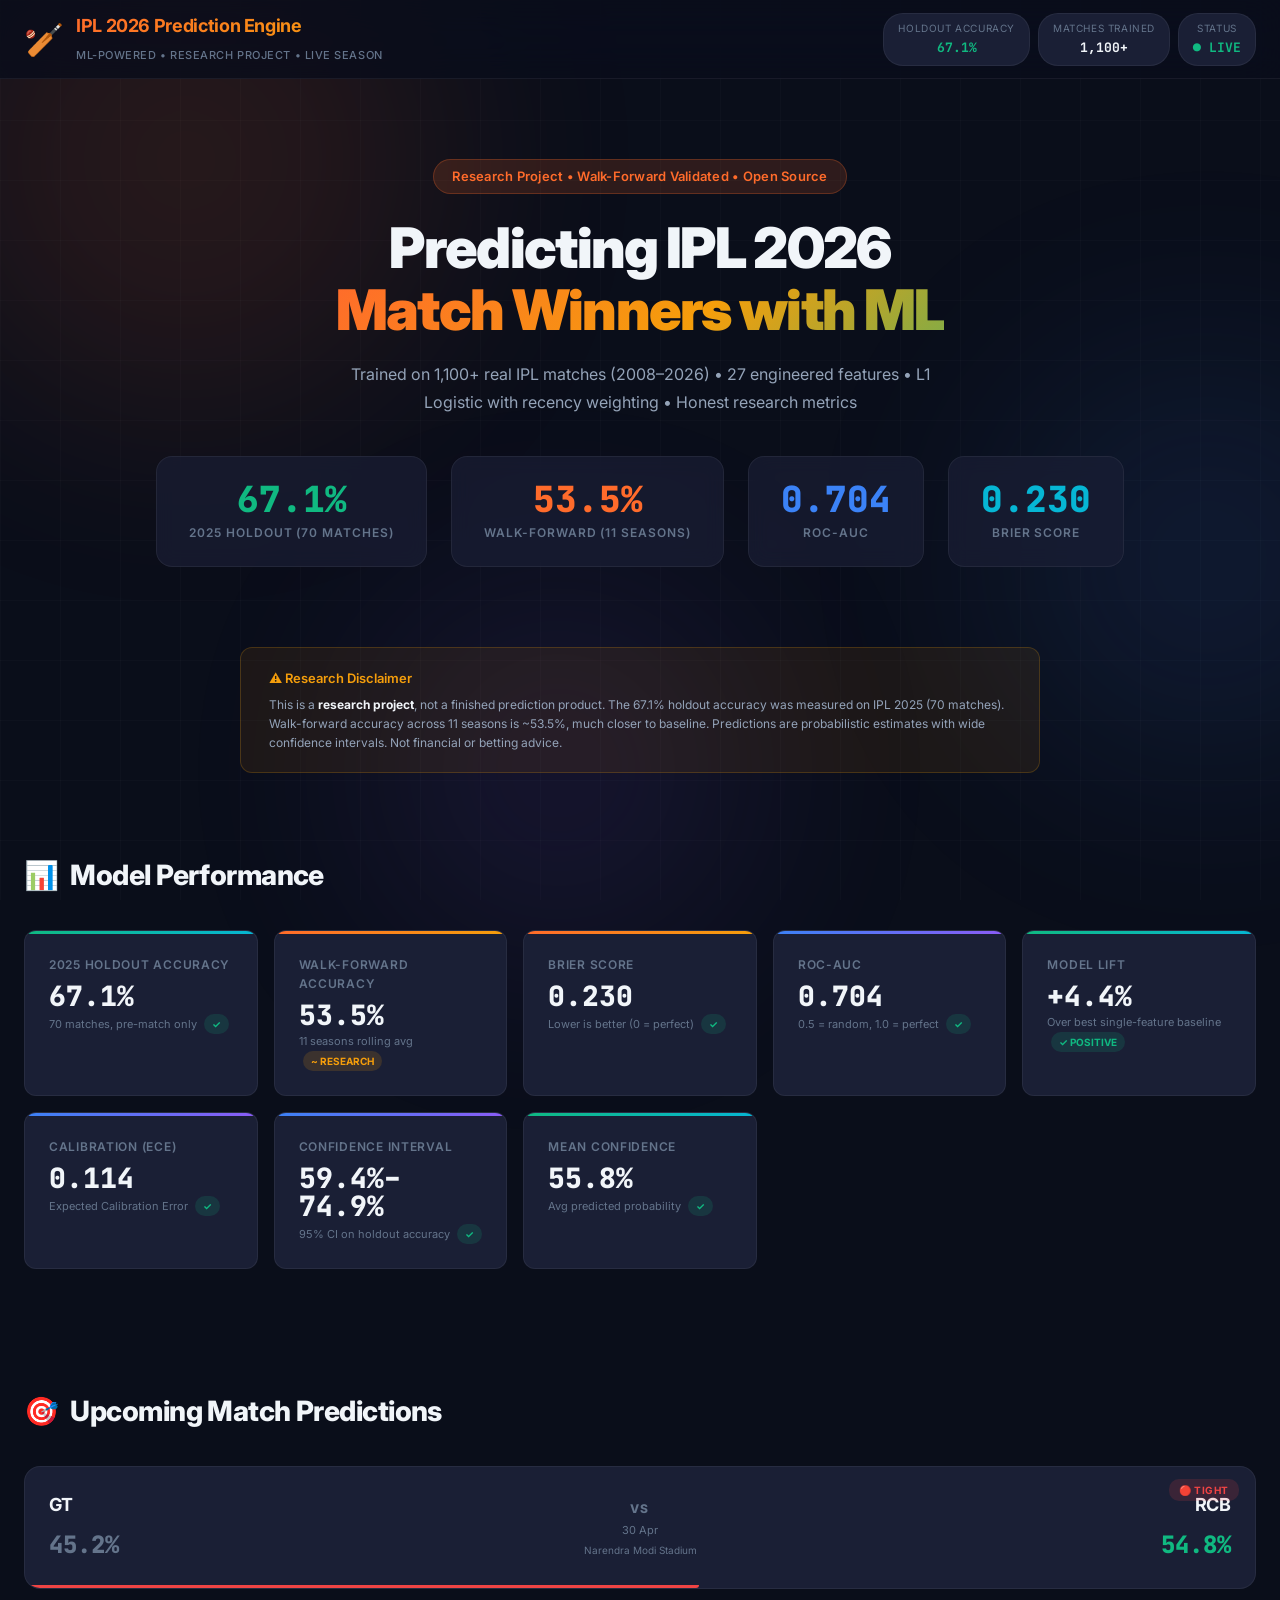
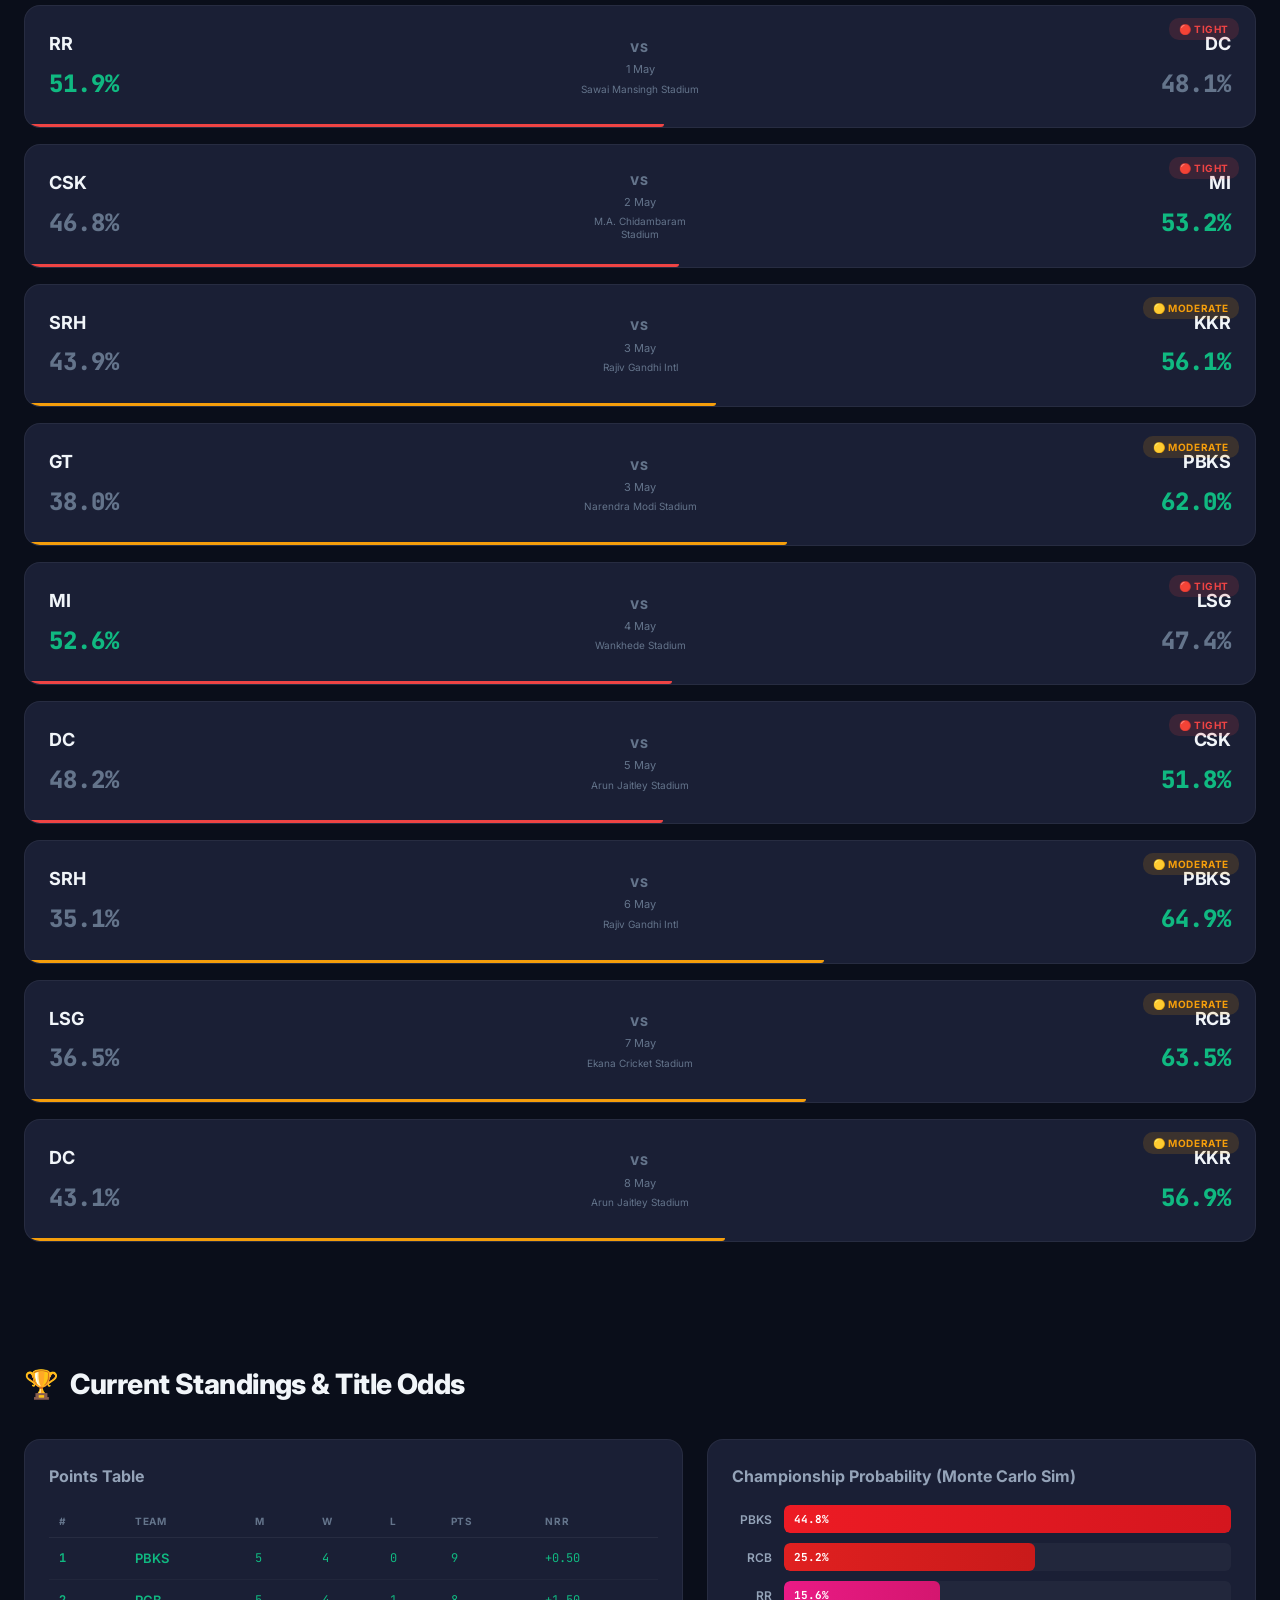
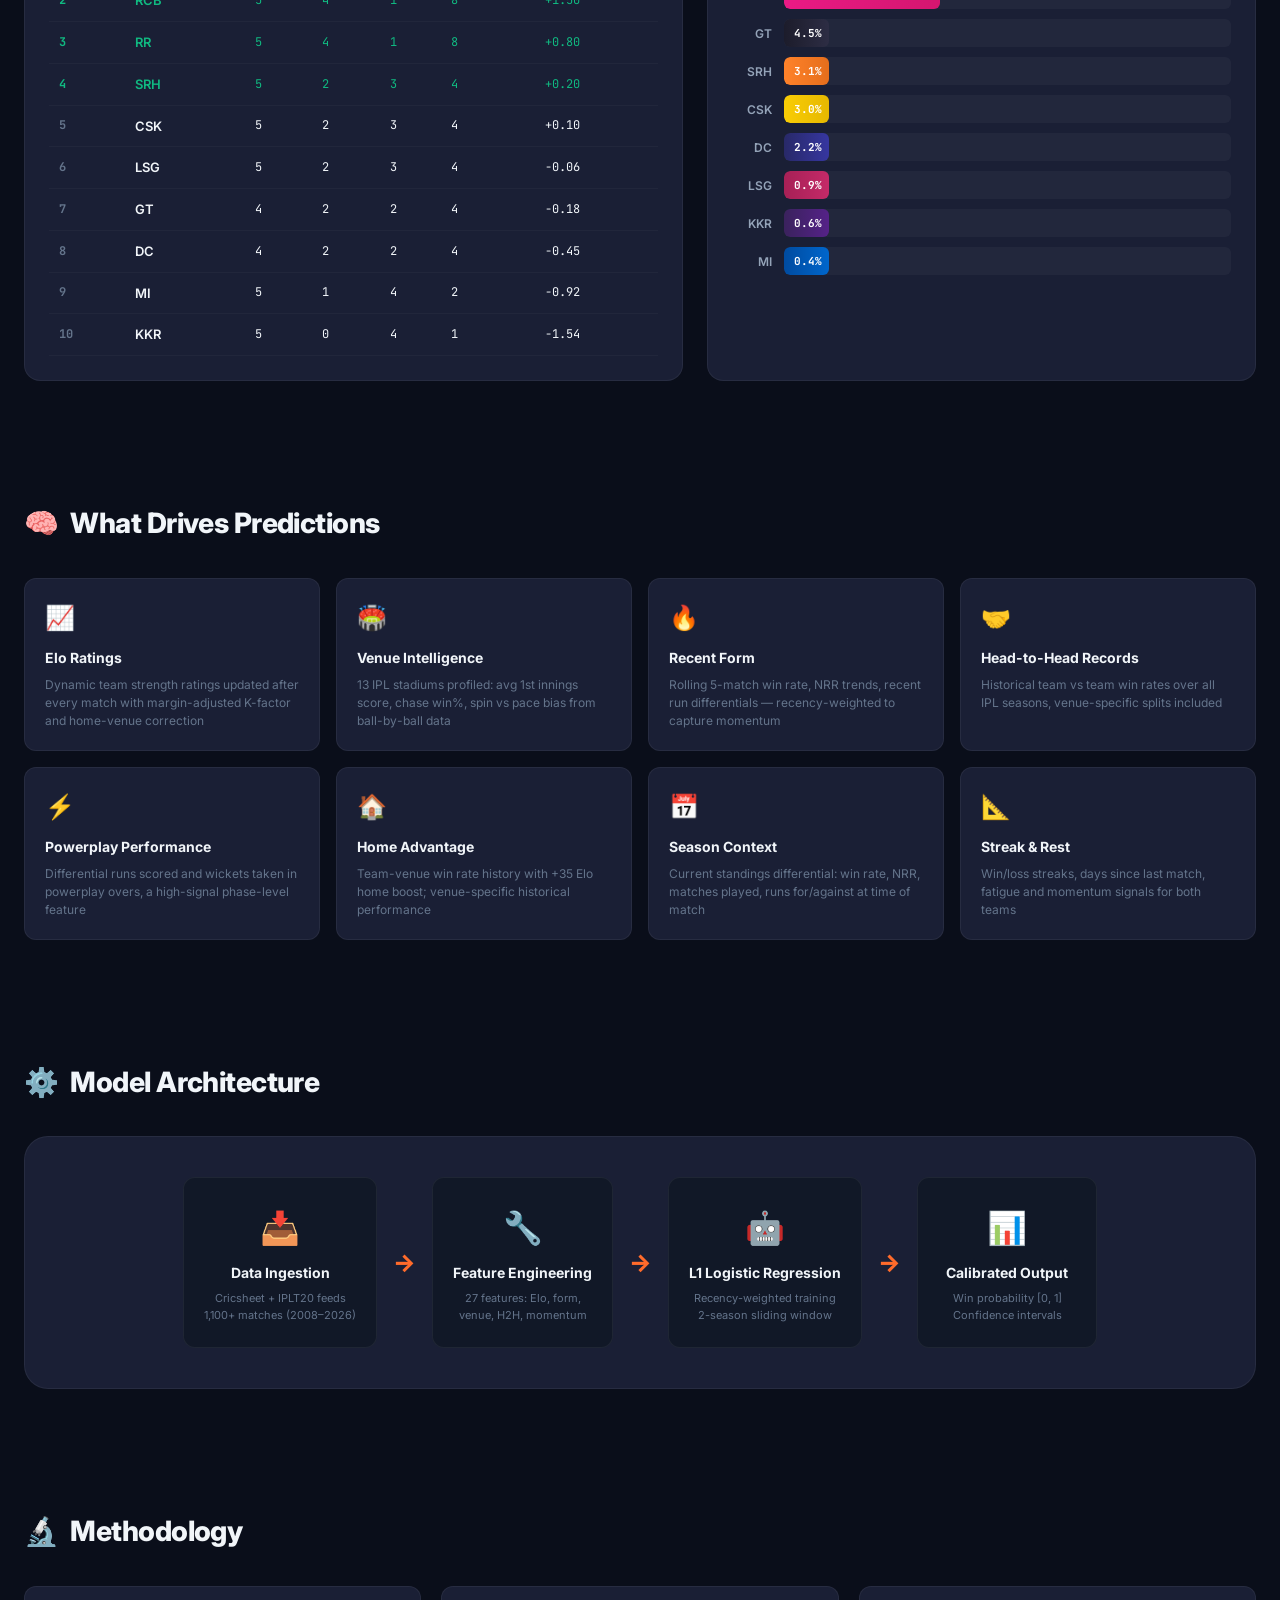
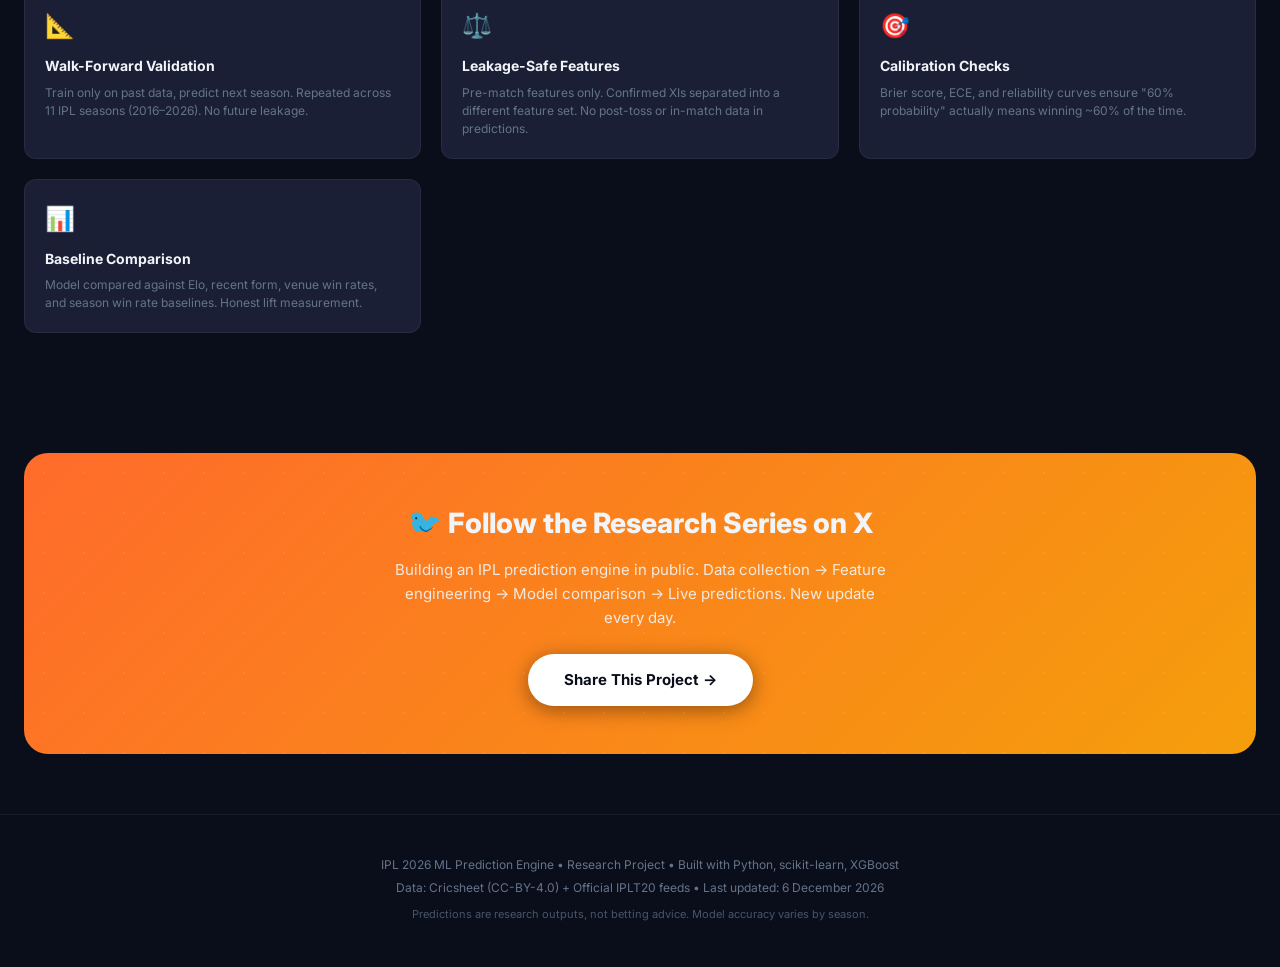
==== hf_space/index.html @ fee7293a "feat: IPL 2026 ML Prediction Engine — live dashboard + research pipeline - Full ML pipeline: Cricshe" ====
<!DOCTYPE html>
<html lang="en">
<head>
    <meta charset="UTF-8">
    <meta name="viewport" content="width=device-width, initial-scale=1.0">
    <title>IPL 2026 — ML Match Winner Prediction Engine</title>
    <meta name="description" content="AI-powered IPL 2026 match winner predictions using player-level intelligence, venue analysis, and stacked ensemble ML models. 67.1% accuracy on 70-match holdout.">

    <!-- Open Graph / Twitter Card -->
    <meta property="og:type" content="website">
    <meta property="og:title" content="IPL 2026 Match Prediction Engine 🏏">
    <meta property="og:description" content="ML-powered predictions for every IPL 2026 match. Trained on 1,100+ matches. 67.1% accuracy. Live predictions updated daily.">
    <meta property="og:url" content="https://huggingface.co/spaces/YOUR_USERNAME/ipl-2026-predictions">
    <meta name="twitter:card" content="summary_large_image">
    <meta name="twitter:title" content="IPL 2026 Match Prediction Engine 🏏">
    <meta name="twitter:description" content="ML-powered predictions for every IPL 2026 match. Trained on 1,100+ matches. 67.1% accuracy validated on IPL 2025.">

    <link href="https://fonts.googleapis.com/css2?family=Inter:wght@300;400;500;600;700;800;900&family=JetBrains+Mono:wght@400;500;600&display=swap" rel="stylesheet">
    <link rel="stylesheet" href="style.css">
</head>
<body>
    <!-- Animated background -->
    <div class="bg-grid"></div>
    <div class="glow-orb orb-1"></div>
    <div class="glow-orb orb-2"></div>
    <div class="glow-orb orb-3"></div>

    <!-- Header -->
    <header id="header">
        <div class="header-inner">
            <div class="logo">
                <span class="logo-icon">🏏</span>
                <div class="logo-text">
                    <h1>IPL 2026 Prediction Engine</h1>
                    <span class="badge">ML-Powered • Research Project • Live Season</span>
                </div>
            </div>
            <div class="header-stats">
                <div class="stat-pill" id="accuracy-pill">
                    <span class="stat-label">Holdout Accuracy</span>
                    <span class="stat-value" id="header-accuracy">—</span>
                </div>
                <div class="stat-pill">
                    <span class="stat-label">Matches Trained</span>
                    <span class="stat-value" id="header-matches">1,100+</span>
                </div>
                <div class="stat-pill live-pulse">
                    <span class="stat-label">Status</span>
                    <span class="stat-value">● LIVE</span>
                </div>
            </div>
        </div>
    </header>

    <main>
        <!-- Hero Section -->
        <section id="hero" class="section">
            <div class="hero-content">
                <div class="hero-badge">Research Project • Walk-Forward Validated • Open Source</div>
                <h2 class="hero-title">
                    Predicting IPL 2026<br>
                    <span class="gradient-text">Match Winners with ML</span>
                </h2>
                <p class="hero-subtitle">
                    Trained on 1,100+ real IPL matches (2008–2026) • 27 engineered features • L1 Logistic with recency weighting • Honest research metrics
                </p>
                <div class="hero-metrics" id="hero-metrics">
                    <!-- Filled by JS -->
                </div>
            </div>
        </section>

        <!-- Research Disclaimer -->
        <section id="disclaimer" class="section" style="padding: 20px 0;">
            <div style="background: rgba(245, 158, 11, 0.08); border: 1px solid rgba(245, 158, 11, 0.2); border-radius: 12px; padding: 20px 28px; max-width: 800px; margin: 0 auto;">
                <p style="font-size: 13px; color: #f59e0b; font-weight: 600; margin-bottom: 6px;">⚠️ Research Disclaimer</p>
                <p style="font-size: 12px; color: #94a3b8; line-height: 1.6;">
                    This is a <strong style="color:#f1f5f9">research project</strong>, not a finished prediction product. 
                    The 67.1% holdout accuracy was measured on IPL 2025 (70 matches). 
                    Walk-forward accuracy across 11 seasons is ~53.5%, much closer to baseline. 
                    Predictions are probabilistic estimates with wide confidence intervals. 
                    Not financial or betting advice.
                </p>
            </div>
        </section>

        <!-- Model Performance -->
        <section id="performance" class="section">
            <h2 class="section-title">
                <span class="section-icon">📊</span>
                Model Performance
            </h2>
            <div class="metrics-grid" id="metrics-grid">
                <!-- Filled by JS -->
            </div>
        </section>

        <!-- Upcoming Predictions -->
        <section id="predictions" class="section">
            <h2 class="section-title">
                <span class="section-icon">🎯</span>
                Upcoming Match Predictions
            </h2>
            <div class="predictions-container" id="predictions-container">
                <!-- Filled by JS -->
            </div>
        </section>

        <!-- Points Table -->
        <section id="standings" class="section">
            <h2 class="section-title">
                <span class="section-icon">🏆</span>
                Current Standings & Title Odds
            </h2>
            <div class="standings-grid">
                <div class="table-card" id="points-table-card">
                    <h3>Points Table</h3>
                    <div id="points-table"></div>
                </div>
                <div class="chart-card" id="title-odds-card">
                    <h3>Championship Probability (Monte Carlo Sim)</h3>
                    <div id="title-odds-chart"></div>
                </div>
            </div>
        </section>

        <!-- Feature Importance -->
        <section id="features" class="section">
            <h2 class="section-title">
                <span class="section-icon">🧠</span>
                What Drives Predictions
            </h2>
            <div class="features-grid" id="features-grid">
                <!-- Filled by JS -->
            </div>
        </section>

        <!-- Architecture -->
        <section id="architecture" class="section">
            <h2 class="section-title">
                <span class="section-icon">⚙️</span>
                Model Architecture
            </h2>
            <div class="architecture-card">
                <div class="arch-pipeline">
                    <div class="arch-stage" style="--delay: 0">
                        <div class="arch-icon">📥</div>
                        <div class="arch-name">Data Ingestion</div>
                        <div class="arch-detail">Cricsheet + IPLT20 feeds<br>1,100+ matches (2008–2026)</div>
                    </div>
                    <div class="arch-arrow">→</div>
                    <div class="arch-stage" style="--delay: 1">
                        <div class="arch-icon">🔧</div>
                        <div class="arch-name">Feature Engineering</div>
                        <div class="arch-detail">27 features: Elo, form,<br>venue, H2H, momentum</div>
                    </div>
                    <div class="arch-arrow">→</div>
                    <div class="arch-stage" style="--delay: 2">
                        <div class="arch-icon">🤖</div>
                        <div class="arch-name">L1 Logistic Regression</div>
                        <div class="arch-detail">Recency-weighted training<br>2-season sliding window</div>
                    </div>
                    <div class="arch-arrow">→</div>
                    <div class="arch-stage" style="--delay: 3">
                        <div class="arch-icon">📊</div>
                        <div class="arch-name">Calibrated Output</div>
                        <div class="arch-detail">Win probability [0, 1]<br>Confidence intervals</div>
                    </div>
                </div>
            </div>
        </section>

        <!-- Methodology -->
        <section id="methodology" class="section">
            <h2 class="section-title">
                <span class="section-icon">🔬</span>
                Methodology
            </h2>
            <div style="display: grid; grid-template-columns: repeat(auto-fit, minmax(300px, 1fr)); gap: 20px;">
                <div class="feature-card fade-in">
                    <div class="fc-icon">📐</div>
                    <div class="fc-name">Walk-Forward Validation</div>
                    <div class="fc-desc">Train only on past data, predict next season. Repeated across 11 IPL seasons (2016–2026). No future leakage.</div>
                </div>
                <div class="feature-card fade-in">
                    <div class="fc-icon">⚖️</div>
                    <div class="fc-name">Leakage-Safe Features</div>
                    <div class="fc-desc">Pre-match features only. Confirmed XIs separated into a different feature set. No post-toss or in-match data in predictions.</div>
                </div>
                <div class="feature-card fade-in">
                    <div class="fc-icon">🎯</div>
                    <div class="fc-name">Calibration Checks</div>
                    <div class="fc-desc">Brier score, ECE, and reliability curves ensure "60% probability" actually means winning ~60% of the time.</div>
                </div>
                <div class="feature-card fade-in">
                    <div class="fc-icon">📊</div>
                    <div class="fc-name">Baseline Comparison</div>
                    <div class="fc-desc">Model compared against Elo, recent form, venue win rates, and season win rate baselines. Honest lift measurement.</div>
                </div>
            </div>
        </section>

        <!-- Twitter CTA -->
        <section id="cta" class="section">
            <div class="cta-card">
                <h2>🐦 Follow the Research Series on X</h2>
                <p>Building an IPL prediction engine in public. Data collection → Feature engineering → Model comparison → Live predictions. New update every day.</p>
                <a href="#" id="tweet-btn" class="tweet-button" target="_blank">
                    Share This Project →
                </a>
            </div>
        </section>
    </main>

    <footer>
        <p>IPL 2026 ML Prediction Engine • Research Project • Built with Python, scikit-learn, XGBoost</p>
        <p>Data: Cricsheet (CC-BY-4.0) + Official IPLT20 feeds • Last updated: <span id="footer-date"></span></p>
        <p style="margin-top: 8px; font-size: 11px; color: #475569;">Predictions are research outputs, not betting advice. Model accuracy varies by season.</p>
    </footer>

    <script src="app.js"></script>
</body>
</html>
---- hf_space/style.css ----
/* ═══════════════════════════════════════════════════
   IPL 2026 ML Dashboard — Premium Dark Theme
   ═══════════════════════════════════════════════════ */

:root {
    --bg-primary: #0a0e1a;
    --bg-secondary: #111827;
    --bg-card: #1a1f35;
    --bg-card-hover: #212845;
    --glass: rgba(26, 31, 53, 0.7);
    --glass-border: rgba(255, 255, 255, 0.06);
    --text-primary: #f1f5f9;
    --text-secondary: #94a3b8;
    --text-muted: #64748b;
    --accent-orange: #ff6b2b;
    --accent-gold: #f59e0b;
    --accent-green: #10b981;
    --accent-blue: #3b82f6;
    --accent-purple: #8b5cf6;
    --accent-red: #ef4444;
    --accent-cyan: #06b6d4;
    --gradient-fire: linear-gradient(135deg, #ff6b2b 0%, #f59e0b 100%);
    --gradient-cool: linear-gradient(135deg, #3b82f6 0%, #8b5cf6 100%);
    --gradient-success: linear-gradient(135deg, #10b981 0%, #06b6d4 100%);
    --gradient-hero: linear-gradient(135deg, #ff6b2b 0%, #f59e0b 30%, #10b981 70%, #3b82f6 100%);
    --radius-sm: 8px;
    --radius-md: 12px;
    --radius-lg: 16px;
    --radius-xl: 24px;
    --shadow-sm: 0 2px 8px rgba(0, 0, 0, 0.3);
    --shadow-md: 0 4px 20px rgba(0, 0, 0, 0.4);
    --shadow-lg: 0 8px 40px rgba(0, 0, 0, 0.5);
    --shadow-glow: 0 0 30px rgba(255, 107, 43, 0.15);
}

*, *::before, *::after {
    margin: 0;
    padding: 0;
    box-sizing: border-box;
}

html {
    scroll-behavior: smooth;
    font-size: 16px;
}

body {
    font-family: 'Inter', -apple-system, BlinkMacSystemFont, sans-serif;
    background: var(--bg-primary);
    color: var(--text-primary);
    line-height: 1.6;
    overflow-x: hidden;
    min-height: 100vh;
}

/* Background Effects */
.bg-grid {
    position: fixed;
    inset: 0;
    background-image:
        linear-gradient(rgba(255,255,255,0.02) 1px, transparent 1px),
        linear-gradient(90deg, rgba(255,255,255,0.02) 1px, transparent 1px);
    background-size: 60px 60px;
    z-index: 0;
    pointer-events: none;
}

.glow-orb {
    position: fixed;
    border-radius: 50%;
    filter: blur(120px);
    opacity: 0.12;
    z-index: 0;
    pointer-events: none;
    animation: float 20s ease-in-out infinite;
}

.orb-1 {
    width: 500px; height: 500px;
    background: var(--accent-orange);
    top: -10%; left: -5%;
    animation-delay: 0s;
}

.orb-2 {
    width: 400px; height: 400px;
    background: var(--accent-blue);
    top: 40%; right: -10%;
    animation-delay: -7s;
}

.orb-3 {
    width: 350px; height: 350px;
    background: var(--accent-purple);
    bottom: -5%; left: 30%;
    animation-delay: -14s;
}

@keyframes float {
    0%, 100% { transform: translate(0, 0) scale(1); }
    25% { transform: translate(30px, -20px) scale(1.05); }
    50% { transform: translate(-20px, 30px) scale(0.95); }
    75% { transform: translate(15px, 15px) scale(1.02); }
}

/* Header */
header {
    position: sticky;
    top: 0;
    z-index: 100;
    backdrop-filter: blur(20px) saturate(180%);
    -webkit-backdrop-filter: blur(20px) saturate(180%);
    background: rgba(10, 14, 26, 0.85);
    border-bottom: 1px solid var(--glass-border);
}

.header-inner {
    max-width: 1280px;
    margin: 0 auto;
    padding: 12px 24px;
    display: flex;
    align-items: center;
    justify-content: space-between;
    gap: 16px;
    flex-wrap: wrap;
}

.logo {
    display: flex;
    align-items: center;
    gap: 12px;
}

.logo-icon {
    font-size: 32px;
    animation: bounce 2s ease-in-out infinite;
}

@keyframes bounce {
    0%, 100% { transform: translateY(0); }
    50% { transform: translateY(-4px); }
}

.logo-text h1 {
    font-size: 18px;
    font-weight: 700;
    letter-spacing: -0.02em;
    background: var(--gradient-fire);
    -webkit-background-clip: text;
    -webkit-text-fill-color: transparent;
    background-clip: text;
}

.badge {
    font-size: 11px;
    color: var(--text-muted);
    font-weight: 500;
    letter-spacing: 0.05em;
    text-transform: uppercase;
}

.header-stats {
    display: flex;
    gap: 8px;
    flex-wrap: wrap;
}

.stat-pill {
    background: var(--bg-card);
    border: 1px solid var(--glass-border);
    border-radius: 20px;
    padding: 6px 14px;
    display: flex;
    flex-direction: column;
    align-items: center;
    gap: 2px;
}

.stat-pill .stat-label {
    font-size: 10px;
    color: var(--text-muted);
    text-transform: uppercase;
    letter-spacing: 0.06em;
}

.stat-pill .stat-value {
    font-size: 13px;
    font-weight: 700;
    font-family: 'JetBrains Mono', monospace;
}

#accuracy-pill .stat-value {
    color: var(--accent-green);
}

.live-pulse .stat-value {
    color: var(--accent-green);
    animation: pulse 2s ease-in-out infinite;
}

@keyframes pulse {
    0%, 100% { opacity: 1; }
    50% { opacity: 0.5; }
}

/* Main */
main {
    position: relative;
    z-index: 1;
    max-width: 1280px;
    margin: 0 auto;
    padding: 0 24px;
}

.section {
    padding: 60px 0;
}

.section-title {
    font-size: 28px;
    font-weight: 800;
    margin-bottom: 32px;
    display: flex;
    align-items: center;
    gap: 12px;
    letter-spacing: -0.02em;
}

.section-icon {
    font-size: 28px;
}

/* Hero */
#hero {
    text-align: center;
    padding: 80px 0 60px;
}

.hero-badge {
    display: inline-block;
    padding: 6px 18px;
    border-radius: 20px;
    font-size: 13px;
    font-weight: 600;
    background: rgba(255, 107, 43, 0.15);
    color: var(--accent-orange);
    border: 1px solid rgba(255, 107, 43, 0.25);
    margin-bottom: 24px;
    letter-spacing: 0.02em;
}

.hero-title {
    font-size: clamp(32px, 5vw, 56px);
    font-weight: 900;
    line-height: 1.1;
    letter-spacing: -0.03em;
    margin-bottom: 20px;
}

.gradient-text {
    background: var(--gradient-hero);
    -webkit-background-clip: text;
    -webkit-text-fill-color: transparent;
    background-clip: text;
    background-size: 200% 200%;
    animation: shimmer 4s ease-in-out infinite;
}

@keyframes shimmer {
    0%, 100% { background-position: 0% 50%; }
    50% { background-position: 100% 50%; }
}

.hero-subtitle {
    font-size: 16px;
    color: var(--text-secondary);
    max-width: 600px;
    margin: 0 auto 40px;
    line-height: 1.7;
}

.hero-metrics {
    display: flex;
    justify-content: center;
    gap: 24px;
    flex-wrap: wrap;
}

.hero-metric {
    background: var(--glass);
    backdrop-filter: blur(10px);
    border: 1px solid var(--glass-border);
    border-radius: var(--radius-lg);
    padding: 24px 32px;
    min-width: 160px;
    transition: transform 0.3s ease, box-shadow 0.3s ease;
}

.hero-metric:hover {
    transform: translateY(-4px);
    box-shadow: var(--shadow-glow);
}

.hero-metric .metric-value {
    font-size: 36px;
    font-weight: 800;
    font-family: 'JetBrains Mono', monospace;
    line-height: 1;
    margin-bottom: 6px;
}

.hero-metric .metric-label {
    font-size: 12px;
    color: var(--text-muted);
    text-transform: uppercase;
    letter-spacing: 0.08em;
    font-weight: 600;
}

/* Metrics Grid */
.metrics-grid {
    display: grid;
    grid-template-columns: repeat(auto-fit, minmax(220px, 1fr));
    gap: 16px;
}

.metric-card {
    background: var(--bg-card);
    border: 1px solid var(--glass-border);
    border-radius: var(--radius-md);
    padding: 24px;
    transition: all 0.3s ease;
    position: relative;
    overflow: hidden;
}

.metric-card::before {
    content: '';
    position: absolute;
    top: 0; left: 0; right: 0;
    height: 3px;
    border-radius: var(--radius-md) var(--radius-md) 0 0;
}

.metric-card.green::before { background: var(--gradient-success); }
.metric-card.orange::before { background: var(--gradient-fire); }
.metric-card.blue::before { background: var(--gradient-cool); }

.metric-card:hover {
    transform: translateY(-2px);
    border-color: rgba(255,255,255,0.12);
    box-shadow: var(--shadow-md);
}

.metric-card .mc-label {
    font-size: 12px;
    color: var(--text-muted);
    text-transform: uppercase;
    letter-spacing: 0.06em;
    font-weight: 600;
    margin-bottom: 8px;
}

.metric-card .mc-value {
    font-size: 28px;
    font-weight: 800;
    font-family: 'JetBrains Mono', monospace;
    line-height: 1;
    margin-bottom: 4px;
}

.metric-card .mc-target {
    font-size: 11px;
    color: var(--text-muted);
}

.mc-status {
    display: inline-block;
    padding: 2px 8px;
    border-radius: 10px;
    font-size: 10px;
    font-weight: 700;
    margin-left: 4px;
}

.mc-status.pass { background: rgba(16,185,129,0.15); color: var(--accent-green); }
.mc-status.warn { background: rgba(245,158,11,0.15); color: var(--accent-gold); }

/* Prediction Cards */
.predictions-container {
    display: grid;
    gap: 16px;
}

.prediction-card {
    background: var(--bg-card);
    border: 1px solid var(--glass-border);
    border-radius: var(--radius-lg);
    padding: 24px;
    display: grid;
    grid-template-columns: 1fr auto 1fr;
    align-items: center;
    gap: 20px;
    transition: all 0.3s ease;
    position: relative;
    overflow: hidden;
}

.prediction-card:hover {
    border-color: rgba(255, 107, 43, 0.3);
    box-shadow: 0 0 30px rgba(255, 107, 43, 0.08);
    transform: translateY(-2px);
}

.prediction-card .team {
    display: flex;
    flex-direction: column;
    gap: 6px;
}

.prediction-card .team.left { text-align: left; }
.prediction-card .team.right { text-align: right; }

.team-name {
    font-size: 18px;
    font-weight: 700;
    letter-spacing: -0.01em;
}

.team-prob {
    font-family: 'JetBrains Mono', monospace;
    font-size: 24px;
    font-weight: 800;
}

.team-prob.winner { color: var(--accent-green); }
.team-prob.loser { color: var(--text-muted); }

.vs-section {
    display: flex;
    flex-direction: column;
    align-items: center;
    gap: 4px;
    min-width: 100px;
}

.vs-badge {
    font-size: 12px;
    font-weight: 800;
    color: var(--text-muted);
    letter-spacing: 0.1em;
}

.vs-date {
    font-size: 11px;
    color: var(--text-muted);
}

.vs-venue {
    font-size: 10px;
    color: var(--text-muted);
    max-width: 120px;
    text-align: center;
    line-height: 1.3;
}

.confidence-bar {
    position: absolute;
    bottom: 0;
    left: 0;
    height: 3px;
    border-radius: 0 0 var(--radius-lg) var(--radius-lg);
    transition: width 1s ease;
}

.confidence-bar.high { background: var(--accent-green); }
.confidence-bar.medium { background: var(--accent-gold); }
.confidence-bar.low { background: var(--accent-red); }

.prediction-pick {
    position: absolute;
    top: 12px;
    right: 16px;
    font-size: 10px;
    font-weight: 700;
    text-transform: uppercase;
    letter-spacing: 0.06em;
    padding: 3px 10px;
    border-radius: 10px;
}

.prediction-pick.high { background: rgba(16,185,129,0.15); color: var(--accent-green); }
.prediction-pick.medium { background: rgba(245,158,11,0.15); color: var(--accent-gold); }
.prediction-pick.low { background: rgba(239,68,68,0.15); color: var(--accent-red); }

/* Standings */
.standings-grid {
    display: grid;
    grid-template-columns: 1.2fr 1fr;
    gap: 24px;
}

.table-card, .chart-card {
    background: var(--bg-card);
    border: 1px solid var(--glass-border);
    border-radius: var(--radius-lg);
    padding: 24px;
}

.table-card h3, .chart-card h3 {
    font-size: 16px;
    font-weight: 700;
    margin-bottom: 16px;
    color: var(--text-secondary);
}

.standings-table {
    width: 100%;
    border-collapse: collapse;
    font-size: 13px;
}

.standings-table th {
    text-align: left;
    padding: 8px 10px;
    color: var(--text-muted);
    font-size: 10px;
    text-transform: uppercase;
    letter-spacing: 0.08em;
    border-bottom: 1px solid var(--glass-border);
}

.standings-table td {
    padding: 10px 10px;
    border-bottom: 1px solid rgba(255,255,255,0.03);
    font-family: 'JetBrains Mono', monospace;
    font-size: 12px;
}

.standings-table tr:hover td {
    background: rgba(255,255,255,0.02);
}

.standings-table .team-cell {
    font-family: 'Inter', sans-serif;
    font-weight: 600;
    font-size: 13px;
}

.standings-table .rank-cell {
    color: var(--text-muted);
    font-weight: 700;
}

.standings-table tr.playoff td {
    color: var(--accent-green);
}

/* Title Odds Chart */
.odds-bar-container {
    display: flex;
    flex-direction: column;
    gap: 10px;
}

.odds-row {
    display: flex;
    align-items: center;
    gap: 12px;
}

.odds-team {
    font-size: 12px;
    font-weight: 600;
    width: 40px;
    text-align: right;
    color: var(--text-secondary);
}

.odds-bar-track {
    flex: 1;
    height: 28px;
    background: rgba(255,255,255,0.04);
    border-radius: 6px;
    overflow: hidden;
    position: relative;
}

.odds-bar-fill {
    height: 100%;
    border-radius: 6px;
    display: flex;
    align-items: center;
    padding-left: 10px;
    font-size: 11px;
    font-weight: 700;
    font-family: 'JetBrains Mono', monospace;
    color: white;
    transition: width 1.5s cubic-bezier(0.4, 0, 0.2, 1);
    min-width: 45px;
}

/* Features Grid */
.features-grid {
    display: grid;
    grid-template-columns: repeat(auto-fit, minmax(280px, 1fr));
    gap: 16px;
}

.feature-card {
    background: var(--bg-card);
    border: 1px solid var(--glass-border);
    border-radius: var(--radius-md);
    padding: 20px;
    transition: all 0.3s ease;
}

.feature-card:hover {
    transform: translateY(-2px);
    border-color: rgba(255,255,255,0.1);
}

.feature-card .fc-icon {
    font-size: 24px;
    margin-bottom: 10px;
}

.feature-card .fc-name {
    font-size: 14px;
    font-weight: 700;
    margin-bottom: 6px;
}

.feature-card .fc-desc {
    font-size: 12px;
    color: var(--text-muted);
    line-height: 1.5;
}

/* Architecture */
.architecture-card {
    background: var(--bg-card);
    border: 1px solid var(--glass-border);
    border-radius: var(--radius-xl);
    padding: 40px;
    overflow-x: auto;
}

.arch-pipeline {
    display: flex;
    align-items: center;
    justify-content: center;
    gap: 16px;
    flex-wrap: wrap;
}

.arch-stage {
    background: var(--bg-secondary);
    border: 1px solid var(--glass-border);
    border-radius: var(--radius-md);
    padding: 24px 20px;
    text-align: center;
    min-width: 180px;
    transition: all 0.3s ease;
    opacity: 0;
    transform: translateY(20px);
    animation: fadeInUp 0.6s ease forwards;
    animation-delay: calc(var(--delay) * 0.2s);
}

.arch-stage:hover {
    border-color: var(--accent-orange);
    box-shadow: 0 0 20px rgba(255, 107, 43, 0.1);
    transform: translateY(-4px);
}

@keyframes fadeInUp {
    to { opacity: 1; transform: translateY(0); }
}

.arch-icon { font-size: 32px; margin-bottom: 8px; }
.arch-name { font-size: 14px; font-weight: 700; margin-bottom: 6px; }
.arch-detail { font-size: 11px; color: var(--text-muted); line-height: 1.5; }

.arch-arrow {
    font-size: 24px;
    color: var(--accent-orange);
    font-weight: 800;
}

/* CTA */
.cta-card {
    background: var(--gradient-fire);
    border-radius: var(--radius-xl);
    padding: 48px;
    text-align: center;
    position: relative;
    overflow: hidden;
}

.cta-card::before {
    content: '';
    position: absolute;
    inset: 0;
    background: url("data:image/svg+xml,%3Csvg width='40' height='40' xmlns='http://www.w3.org/2000/svg'%3E%3Cpath d='M0 0h40v40H0z' fill='none'/%3E%3Ccircle cx='20' cy='20' r='1' fill='rgba(255,255,255,0.1)'/%3E%3C/svg%3E");
    pointer-events: none;
}

.cta-card h2 {
    font-size: 28px;
    font-weight: 800;
    margin-bottom: 12px;
}

.cta-card p {
    font-size: 15px;
    opacity: 0.9;
    max-width: 500px;
    margin: 0 auto 24px;
    line-height: 1.6;
}

.tweet-button {
    display: inline-block;
    background: white;
    color: #0a0e1a;
    padding: 14px 36px;
    border-radius: 30px;
    font-weight: 700;
    font-size: 15px;
    text-decoration: none;
    transition: all 0.3s ease;
    box-shadow: var(--shadow-md);
}

.tweet-button:hover {
    transform: translateY(-2px) scale(1.02);
    box-shadow: 0 8px 30px rgba(0,0,0,0.3);
}

/* Footer */
footer {
    position: relative;
    z-index: 1;
    text-align: center;
    padding: 40px 24px;
    border-top: 1px solid var(--glass-border);
    color: var(--text-muted);
    font-size: 12px;
}

footer p { margin-bottom: 4px; }

/* Team Colors */
.team-color-RCB, .team-color-rcb { color: #e02020; }
.team-color-MI, .team-color-mi { color: #004ba0; }
.team-color-CSK, .team-color-csk { color: #f9cd05; }
.team-color-RR, .team-color-rr { color: #ea1a85; }
.team-color-SRH, .team-color-srh { color: #ff822a; }
.team-color-GT, .team-color-gt { color: #1c1c2b; }
.team-color-PBKS, .team-color-pbks { color: #ed1b24; }
.team-color-DC, .team-color-dc { color: #282968; }
.team-color-KKR, .team-color-kkr { color: #3a225d; }
.team-color-LSG, .team-color-lsg { color: #a72056; }

/* Team Bar Colors */
.bar-RCB { background: linear-gradient(90deg, #e02020, #c91a1a); }
.bar-MI { background: linear-gradient(90deg, #004ba0, #0066cc); }
.bar-CSK { background: linear-gradient(90deg, #f9cd05, #e6b800); }
.bar-RR { background: linear-gradient(90deg, #ea1a85, #d4166f); }
.bar-SRH { background: linear-gradient(90deg, #ff822a, #e56e1c); }
.bar-GT { background: linear-gradient(90deg, #1c1c2b, #2d2d44); }
.bar-PBKS { background: linear-gradient(90deg, #ed1b24, #d4161e); }
.bar-DC { background: linear-gradient(90deg, #282968, #3636a0); }
.bar-KKR { background: linear-gradient(90deg, #3a225d, #552288); }
.bar-LSG { background: linear-gradient(90deg, #a72056, #c42a68); }

/* Responsive */
@media (max-width: 768px) {
    .header-inner { flex-direction: column; }
    .header-stats { justify-content: center; }
    .standings-grid { grid-template-columns: 1fr; }
    .prediction-card {
        grid-template-columns: 1fr;
        text-align: center;
    }
    .prediction-card .team.left,
    .prediction-card .team.right {
        text-align: center;
    }
    .arch-pipeline { flex-direction: column; }
    .arch-arrow { transform: rotate(90deg); }
    .hero-title { font-size: 28px; }
}

/* Scroll animations */
.fade-in {
    opacity: 0;
    transform: translateY(20px);
    transition: opacity 0.6s ease, transform 0.6s ease;
}

.fade-in.visible {
    opacity: 1;
    transform: translateY(0);
}
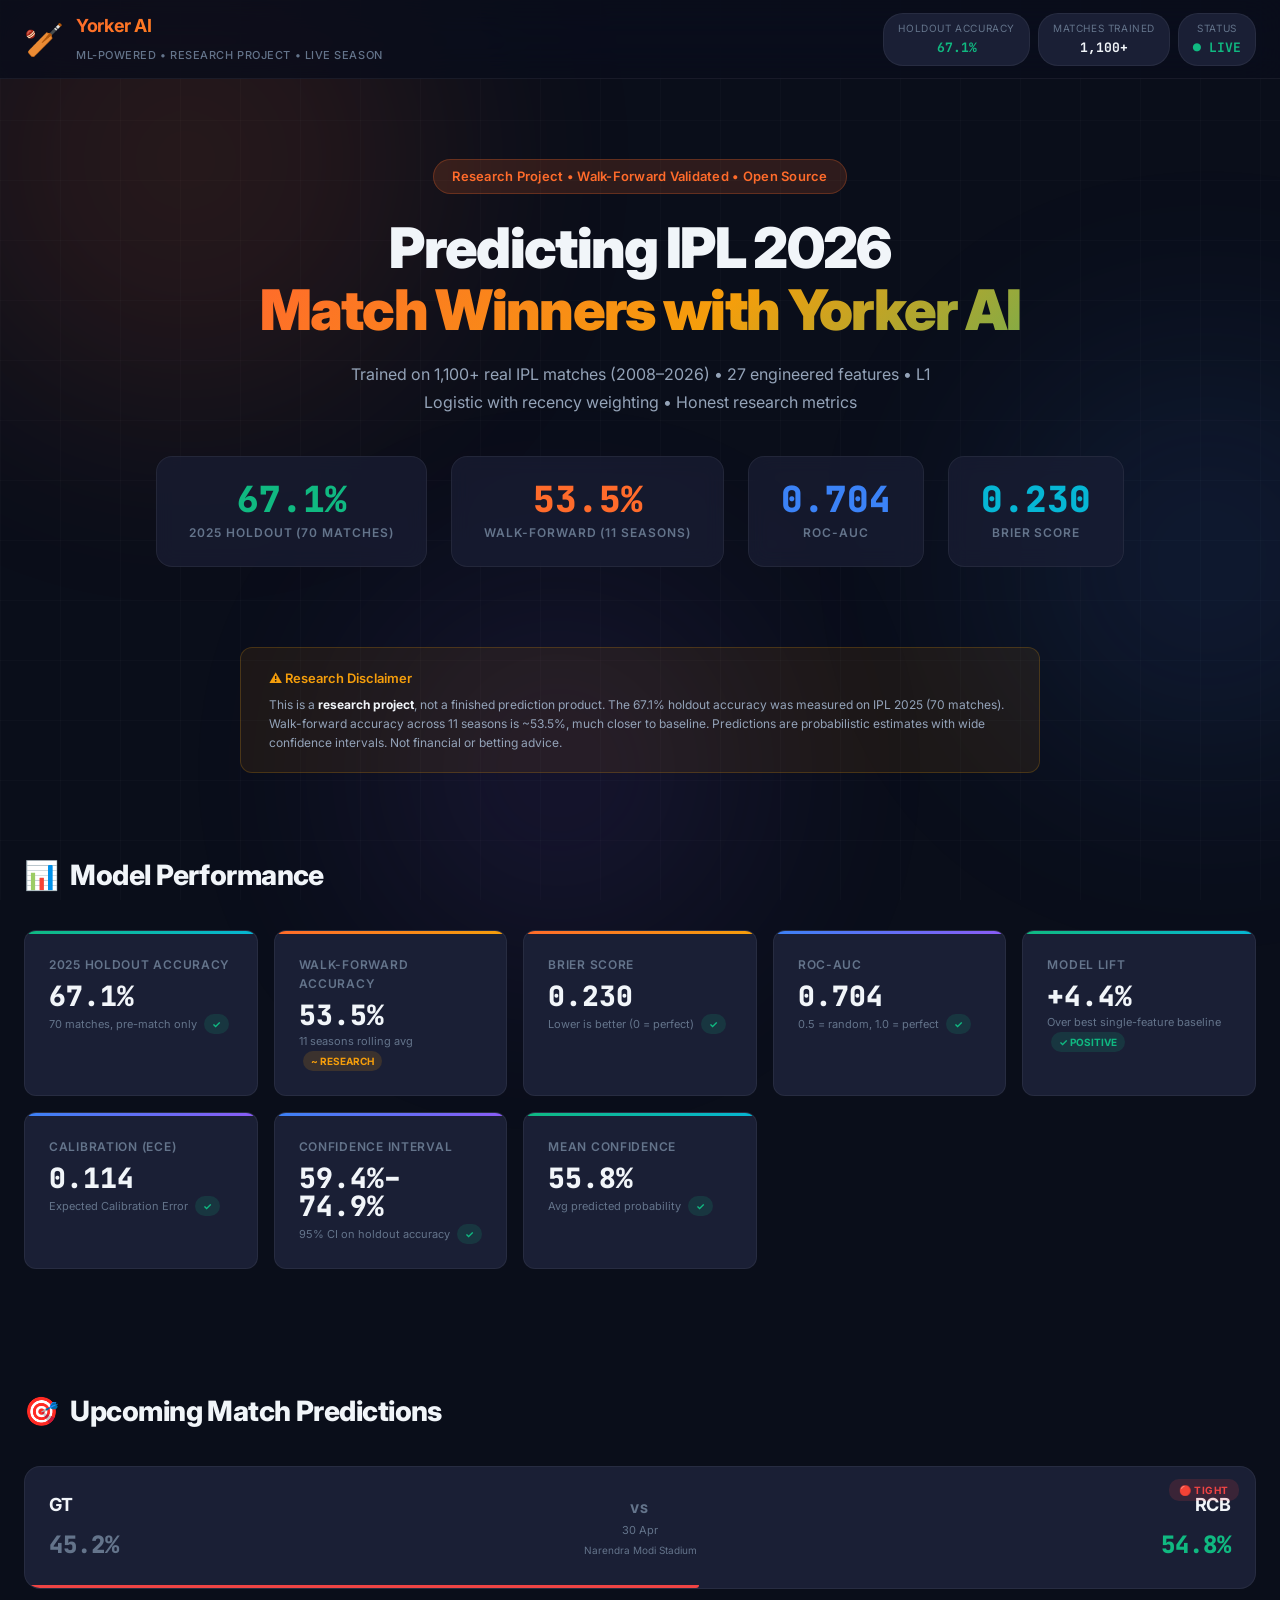
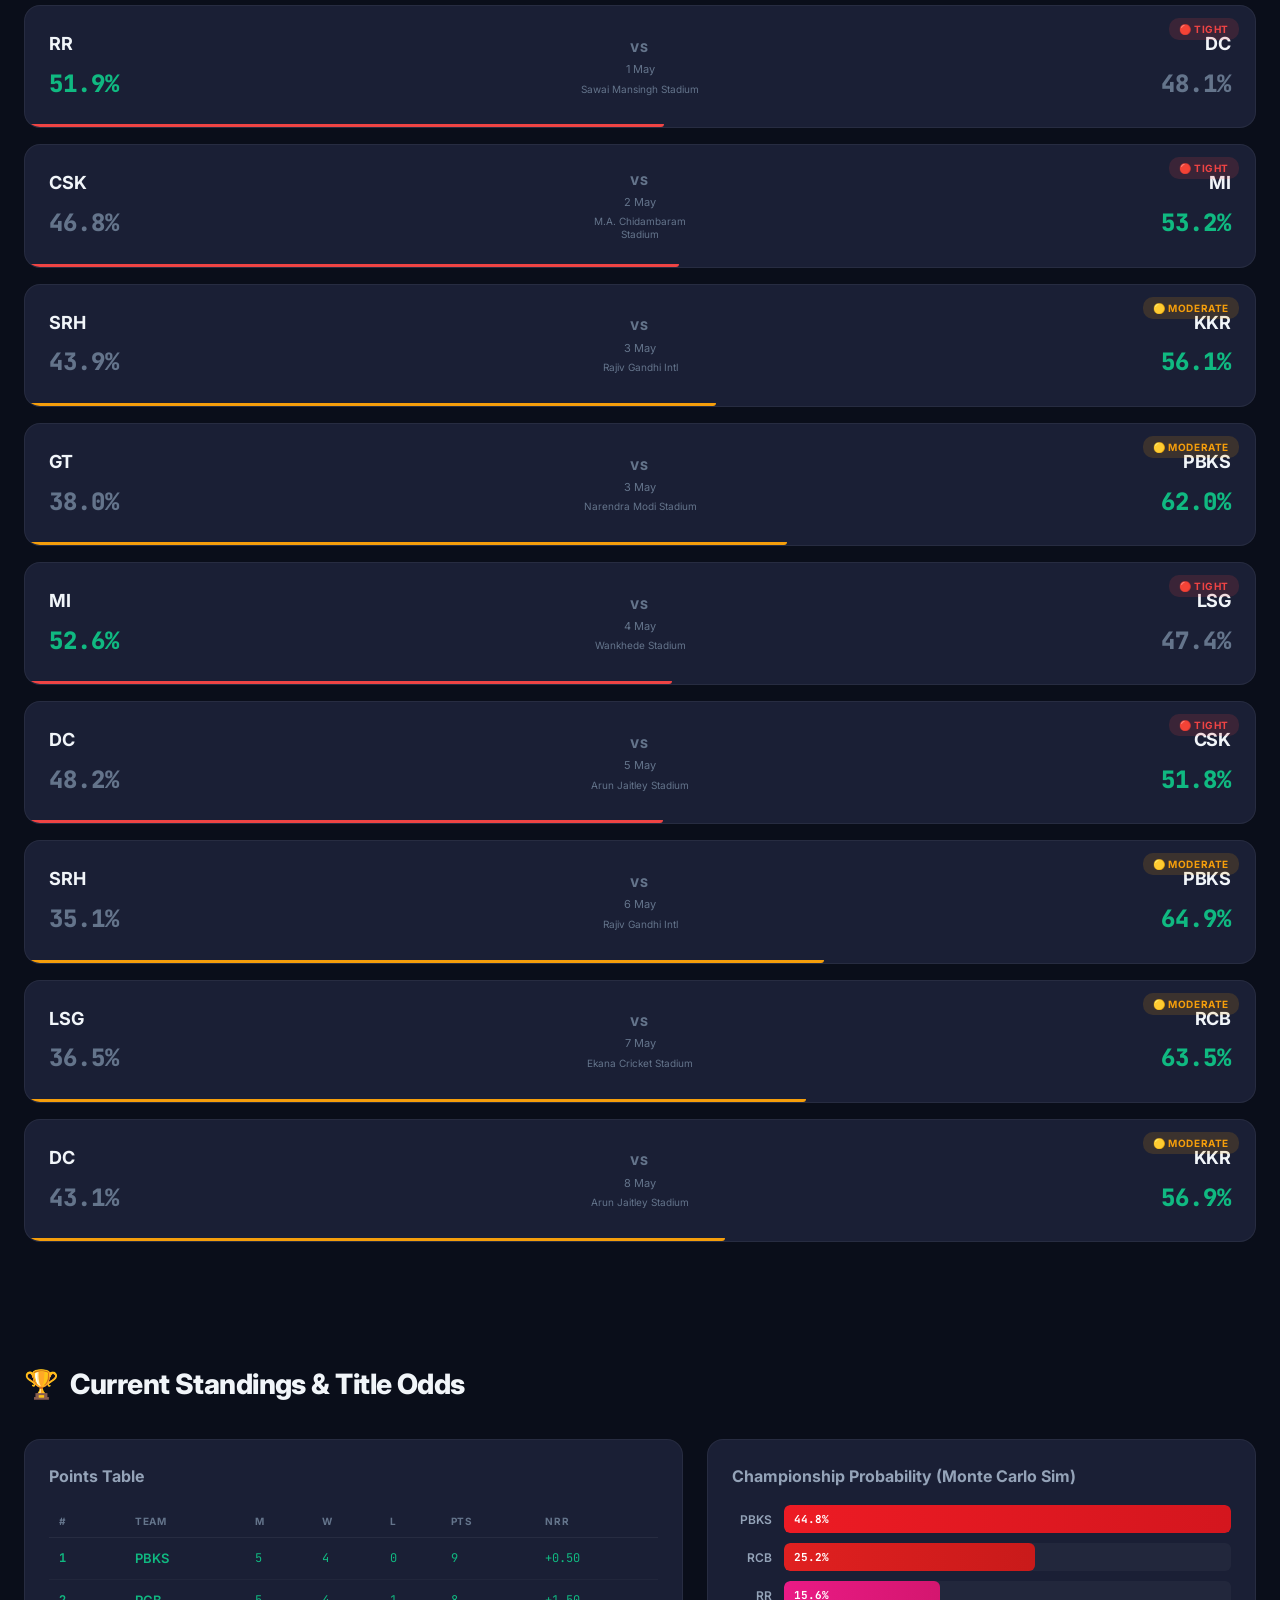
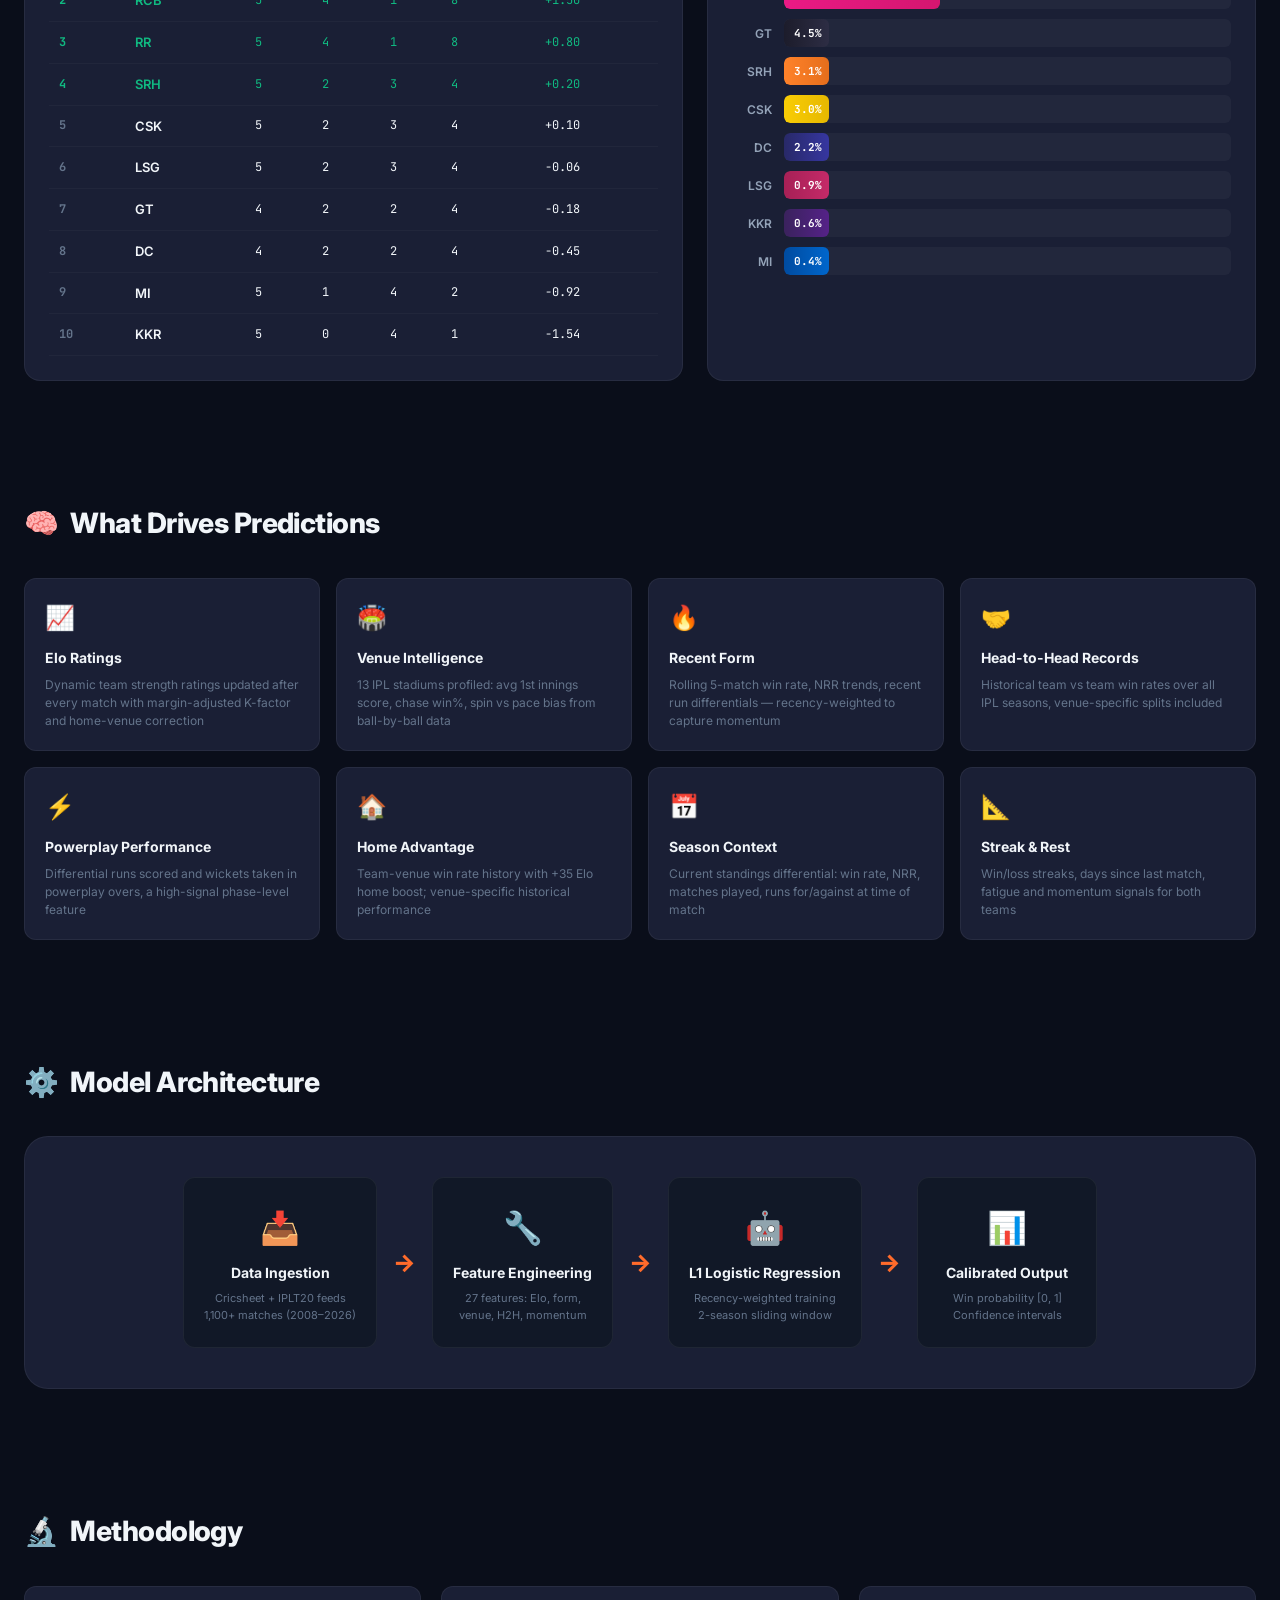
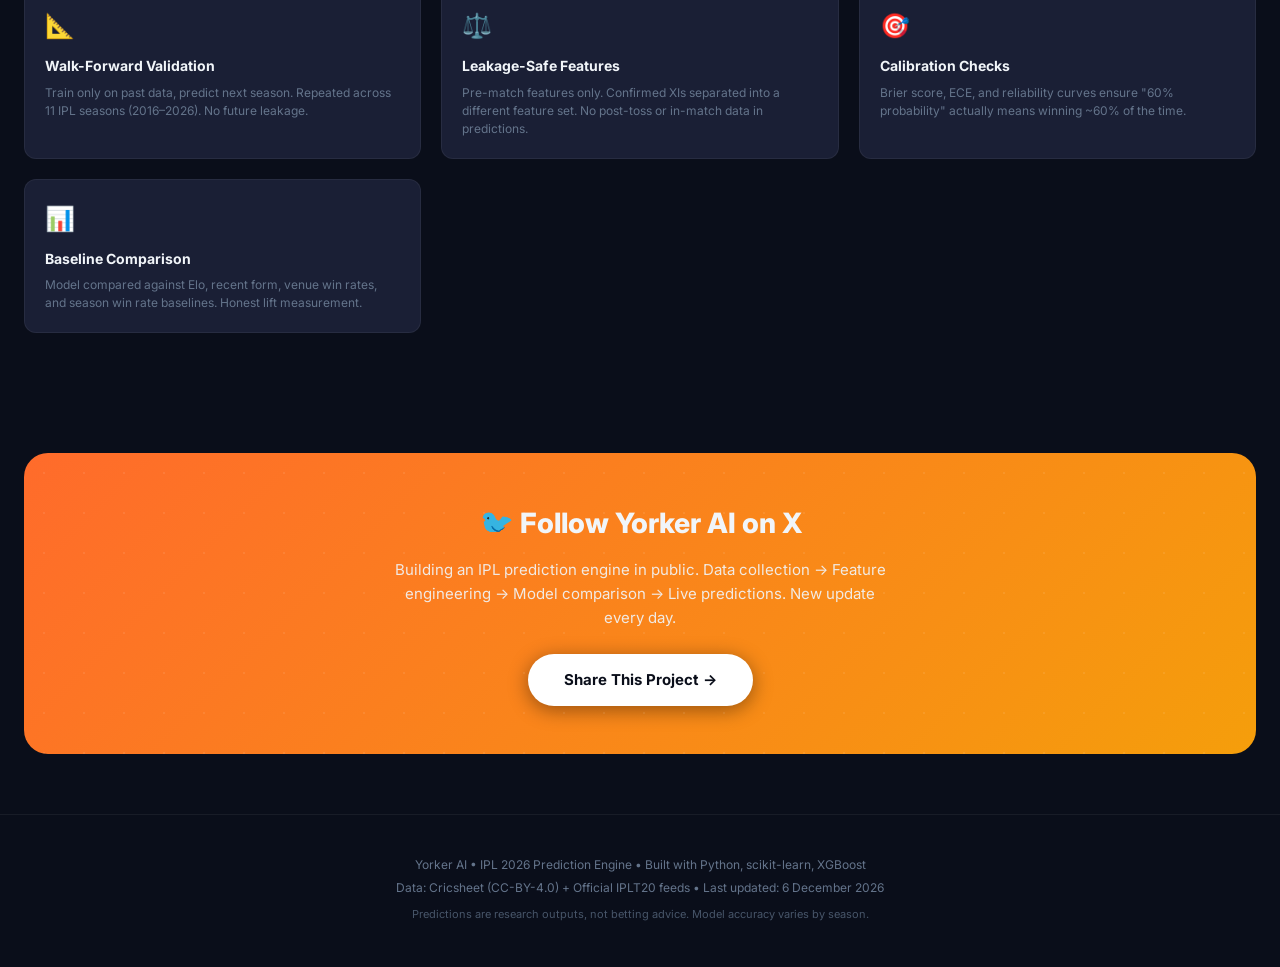
==== commit 03fc7c1b: "rebrand: Yorker AI — update all references, OG tags, README, HF Space config" ====
--- a/hf_space/index.html
+++ b/hf_space/index.html
@@ -3,16 +3,16 @@
 <head>
     <meta charset="UTF-8">
     <meta name="viewport" content="width=device-width, initial-scale=1.0">
-    <title>IPL 2026 — ML Match Winner Prediction Engine</title>
+    <title>Yorker AI — IPL 2026 Match Prediction Engine</title>
     <meta name="description" content="AI-powered IPL 2026 match winner predictions using player-level intelligence, venue analysis, and stacked ensemble ML models. 67.1% accuracy on 70-match holdout.">
 
     <!-- Open Graph / Twitter Card -->
     <meta property="og:type" content="website">
-    <meta property="og:title" content="IPL 2026 Match Prediction Engine 🏏">
+    <meta property="og:title" content="Yorker AI — IPL 2026 Match Prediction Engine 🏏">
     <meta property="og:description" content="ML-powered predictions for every IPL 2026 match. Trained on 1,100+ matches. 67.1% accuracy. Live predictions updated daily.">
-    <meta property="og:url" content="https://huggingface.co/spaces/YOUR_USERNAME/ipl-2026-predictions">
+    <meta property="og:url" content="https://huggingface.co/spaces/Shoryamishra61/yorker-ai">
     <meta name="twitter:card" content="summary_large_image">
-    <meta name="twitter:title" content="IPL 2026 Match Prediction Engine 🏏">
+    <meta name="twitter:title" content="Yorker AI — IPL 2026 Match Prediction Engine 🏏">
     <meta name="twitter:description" content="ML-powered predictions for every IPL 2026 match. Trained on 1,100+ matches. 67.1% accuracy validated on IPL 2025.">
 
     <link href="https://fonts.googleapis.com/css2?family=Inter:wght@300;400;500;600;700;800;900&family=JetBrains+Mono:wght@400;500;600&display=swap" rel="stylesheet">
@@ -31,7 +31,7 @@
             <div class="logo">
                 <span class="logo-icon">🏏</span>
                 <div class="logo-text">
-                    <h1>IPL 2026 Prediction Engine</h1>
+                    <h1>Yorker AI</h1>
                     <span class="badge">ML-Powered • Research Project • Live Season</span>
                 </div>
             </div>
@@ -59,7 +59,7 @@
                 <div class="hero-badge">Research Project • Walk-Forward Validated • Open Source</div>
                 <h2 class="hero-title">
                     Predicting IPL 2026<br>
-                    <span class="gradient-text">Match Winners with ML</span>
+                    <span class="gradient-text">Match Winners with Yorker AI</span>
                 </h2>
                 <p class="hero-subtitle">
                     Trained on 1,100+ real IPL matches (2008–2026) • 27 engineered features • L1 Logistic with recency weighting • Honest research metrics
@@ -203,7 +203,7 @@
         <!-- Twitter CTA -->
         <section id="cta" class="section">
             <div class="cta-card">
-                <h2>🐦 Follow the Research Series on X</h2>
+                <h2>🐦 Follow Yorker AI on X</h2>
                 <p>Building an IPL prediction engine in public. Data collection → Feature engineering → Model comparison → Live predictions. New update every day.</p>
                 <a href="#" id="tweet-btn" class="tweet-button" target="_blank">
                     Share This Project →
@@ -213,7 +213,7 @@
     </main>
 
     <footer>
-        <p>IPL 2026 ML Prediction Engine • Research Project • Built with Python, scikit-learn, XGBoost</p>
+        <p>Yorker AI • IPL 2026 Prediction Engine • Built with Python, scikit-learn, XGBoost</p>
         <p>Data: Cricsheet (CC-BY-4.0) + Official IPLT20 feeds • Last updated: <span id="footer-date"></span></p>
         <p style="margin-top: 8px; font-size: 11px; color: #475569;">Predictions are research outputs, not betting advice. Model accuracy varies by season.</p>
     </footer>
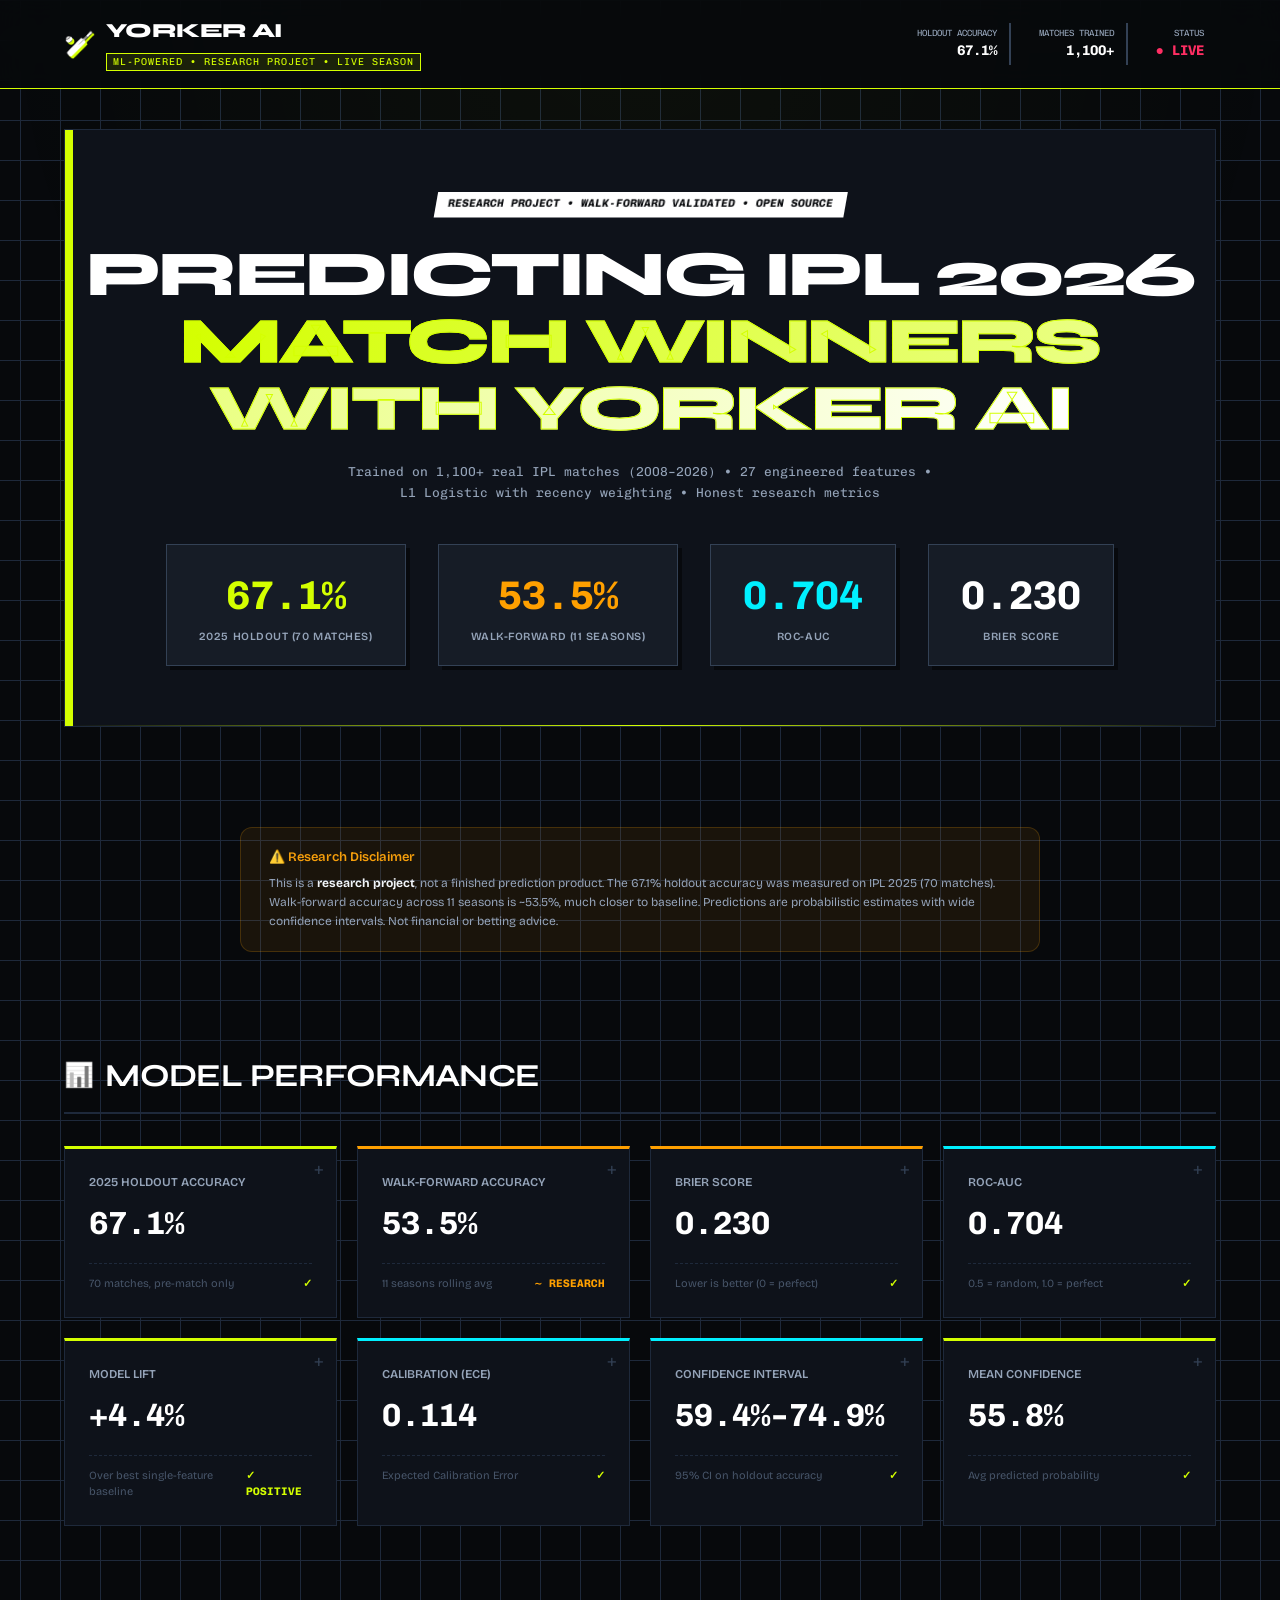
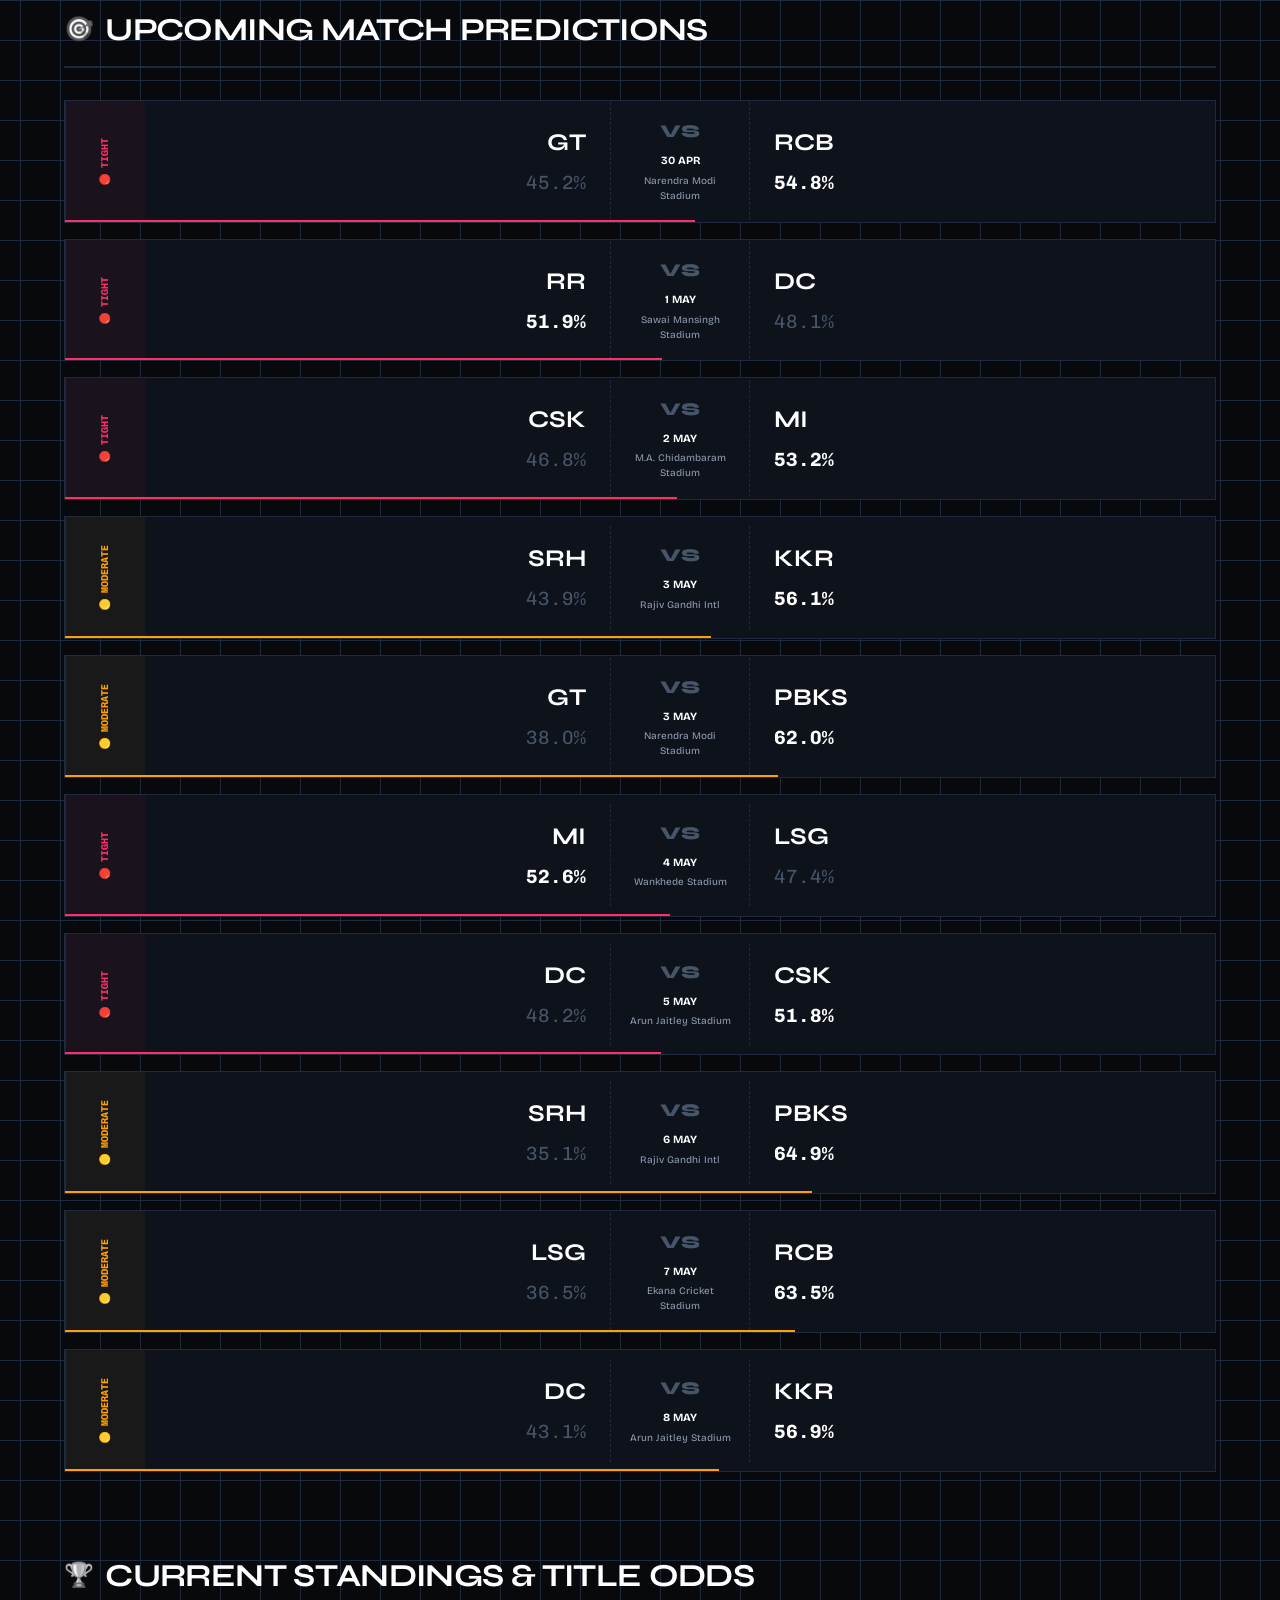
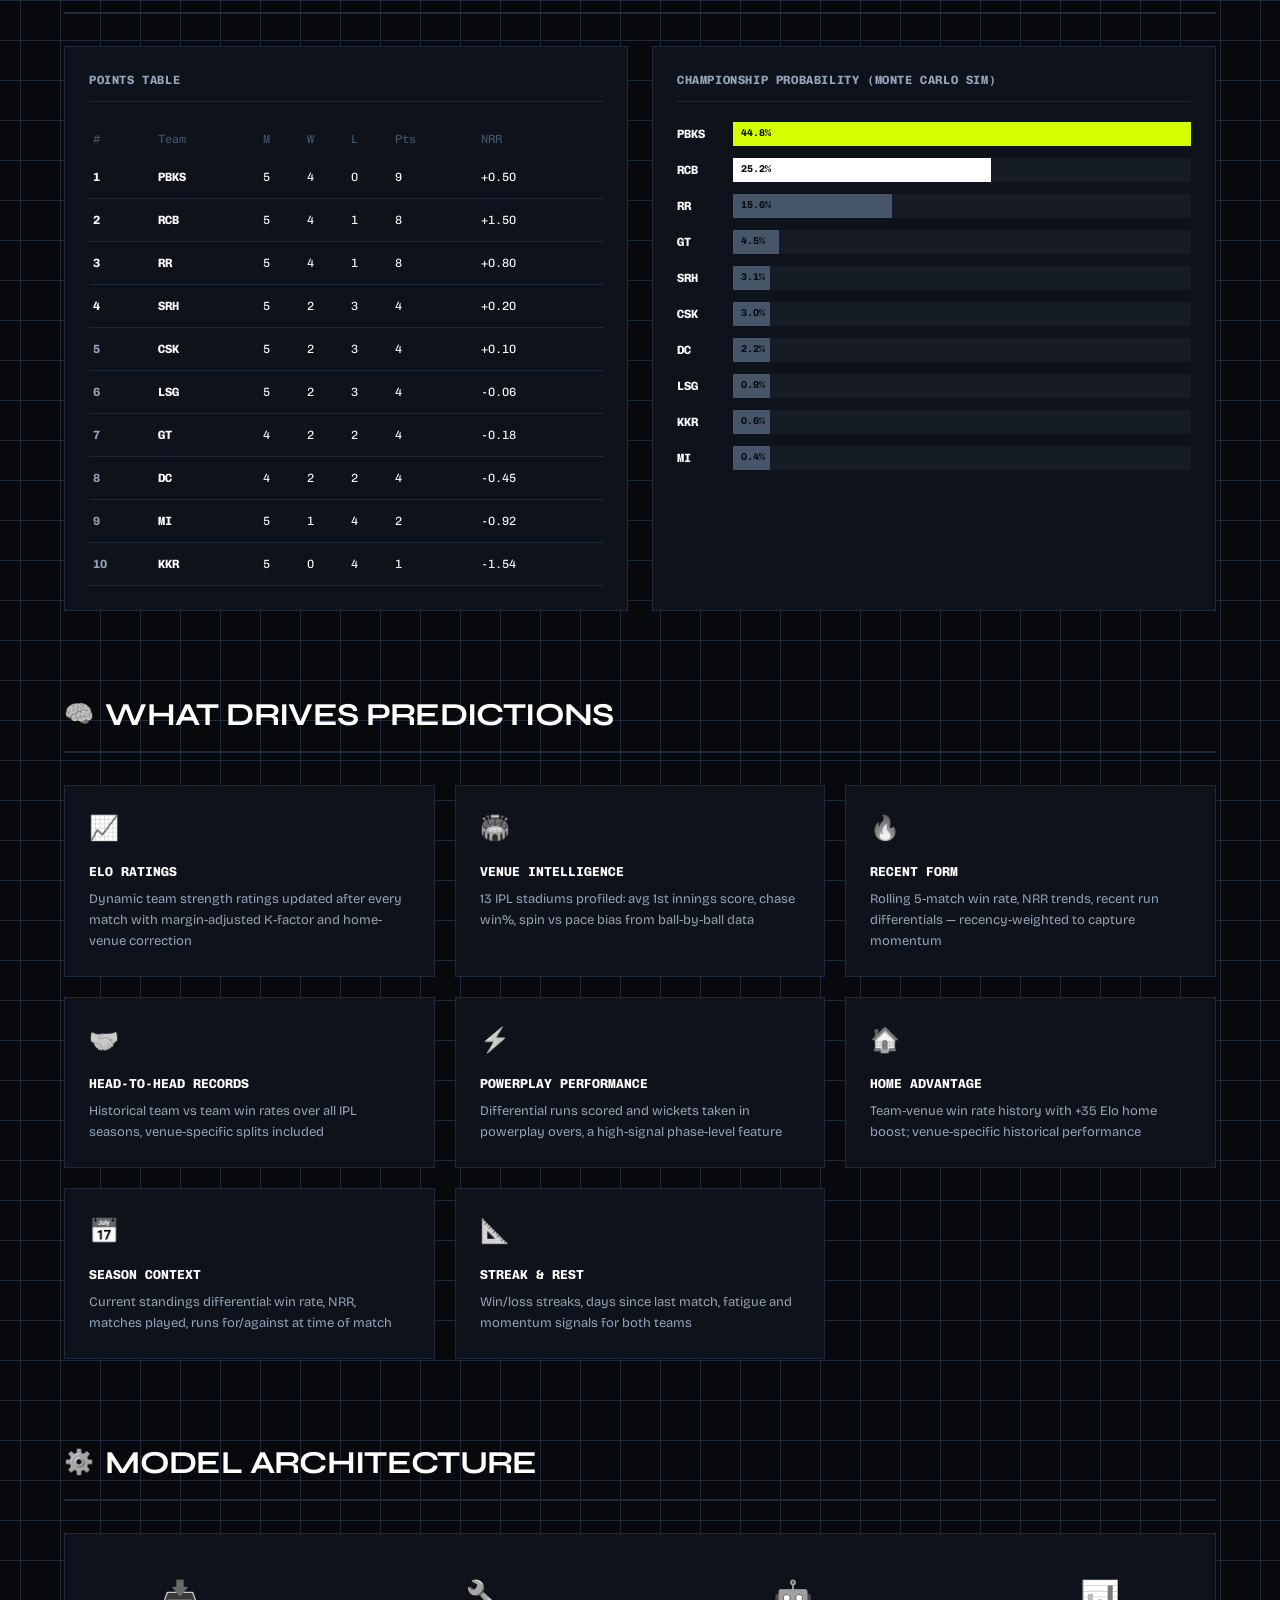
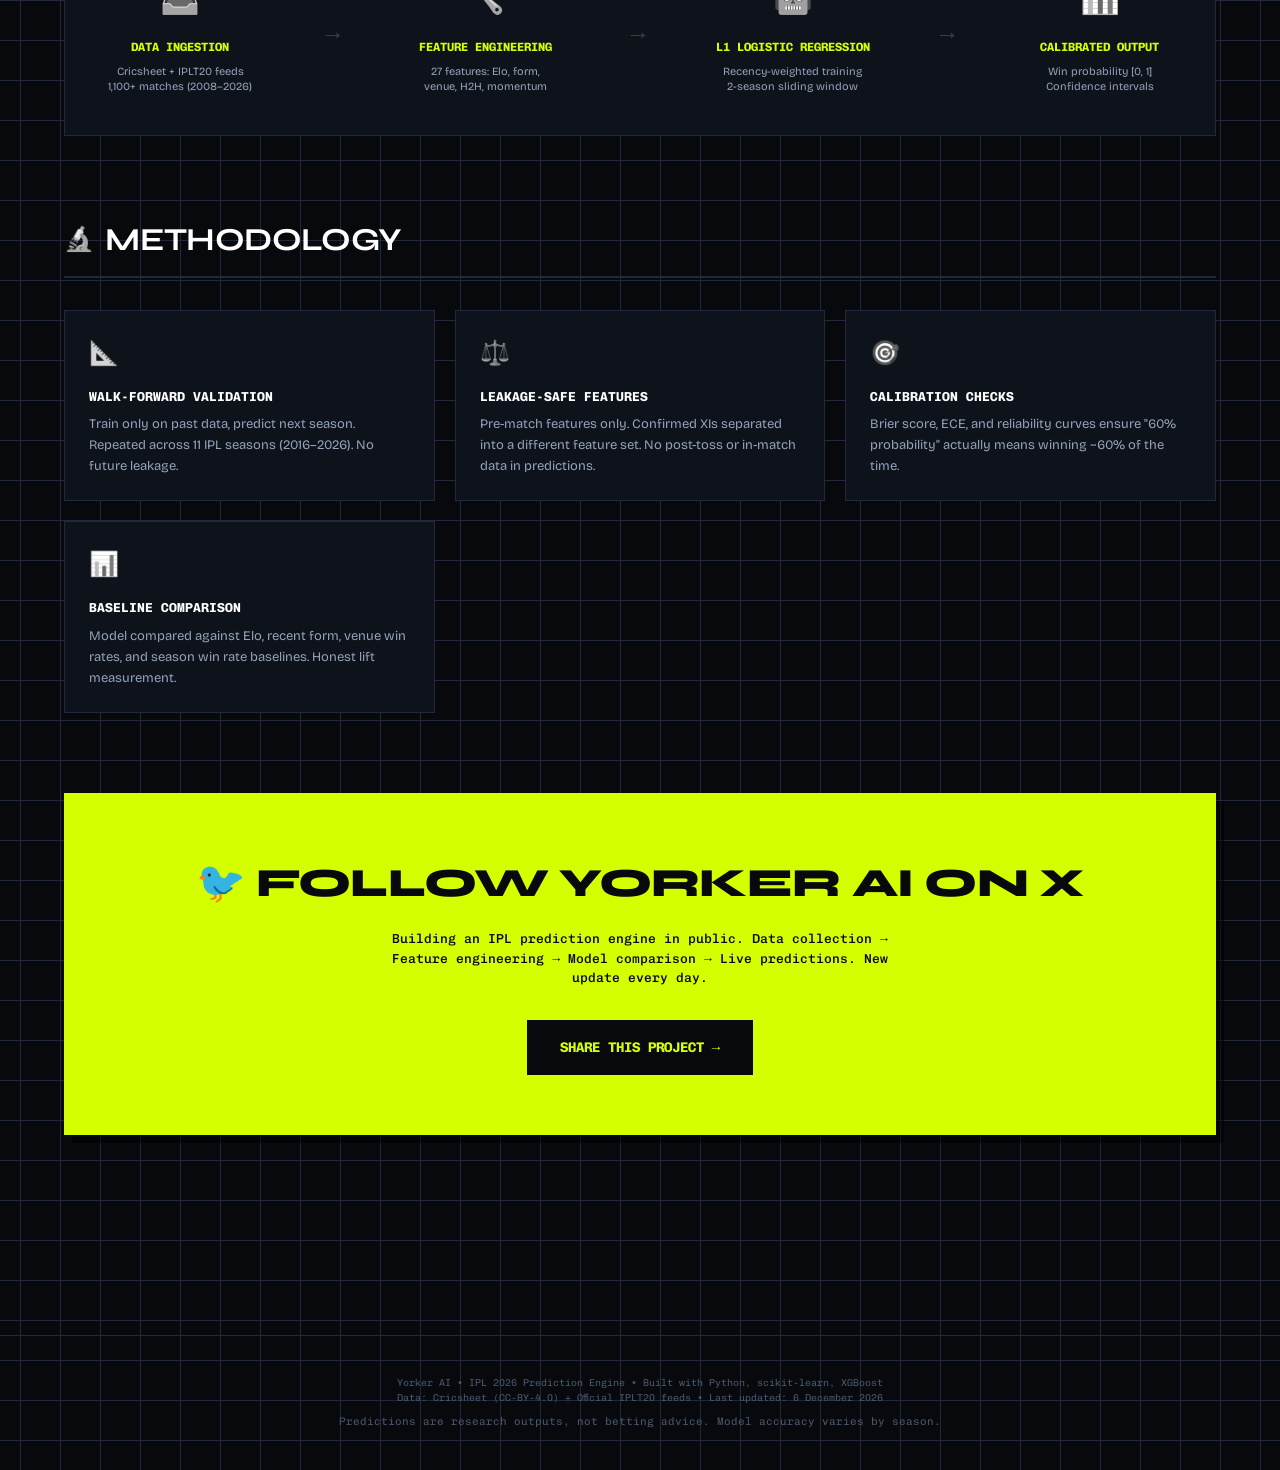
==== commit ad9f9a68: "style: overhaul UI to unique cyber-athletic data aesthetic (AI-slop free)" ====
--- a/hf_space/index.html
+++ b/hf_space/index.html
@@ -15,7 +15,9 @@
     <meta name="twitter:title" content="Yorker AI — IPL 2026 Match Prediction Engine 🏏">
     <meta name="twitter:description" content="ML-powered predictions for every IPL 2026 match. Trained on 1,100+ matches. 67.1% accuracy validated on IPL 2025.">
 
-    <link href="https://fonts.googleapis.com/css2?family=Inter:wght@300;400;500;600;700;800;900&family=JetBrains+Mono:wght@400;500;600&display=swap" rel="stylesheet">
+    <link rel="preconnect" href="https://fonts.googleapis.com">
+    <link rel="preconnect" href="https://fonts.gstatic.com" crossorigin>
+    <link href="https://fonts.googleapis.com/css2?family=Bricolage+Grotesque:opsz,wght@12..96,300..800&family=Chivo+Mono:ital,wght@0,100..900;1,100..900&family=Syne:wght@400..800&display=swap" rel="stylesheet">
     <link rel="stylesheet" href="style.css">
 </head>
 <body>
--- a/hf_space/style.css
+++ b/hf_space/style.css
@@ -1,806 +1,731 @@
-/* ═══════════════════════════════════════════════════
-   IPL 2026 ML Dashboard — Premium Dark Theme
-   ═══════════════════════════════════════════════════ */
-
 :root {
-    --bg-primary: #0a0e1a;
-    --bg-secondary: #111827;
-    --bg-card: #1a1f35;
-    --bg-card-hover: #212845;
-    --glass: rgba(26, 31, 53, 0.7);
-    --glass-border: rgba(255, 255, 255, 0.06);
-    --text-primary: #f1f5f9;
-    --text-secondary: #94a3b8;
-    --text-muted: #64748b;
-    --accent-orange: #ff6b2b;
-    --accent-gold: #f59e0b;
-    --accent-green: #10b981;
-    --accent-blue: #3b82f6;
-    --accent-purple: #8b5cf6;
-    --accent-red: #ef4444;
-    --accent-cyan: #06b6d4;
-    --gradient-fire: linear-gradient(135deg, #ff6b2b 0%, #f59e0b 100%);
-    --gradient-cool: linear-gradient(135deg, #3b82f6 0%, #8b5cf6 100%);
-    --gradient-success: linear-gradient(135deg, #10b981 0%, #06b6d4 100%);
-    --gradient-hero: linear-gradient(135deg, #ff6b2b 0%, #f59e0b 30%, #10b981 70%, #3b82f6 100%);
-    --radius-sm: 8px;
-    --radius-md: 12px;
-    --radius-lg: 16px;
-    --radius-xl: 24px;
-    --shadow-sm: 0 2px 8px rgba(0, 0, 0, 0.3);
-    --shadow-md: 0 4px 20px rgba(0, 0, 0, 0.4);
-    --shadow-lg: 0 8px 40px rgba(0, 0, 0, 0.5);
-    --shadow-glow: 0 0 30px rgba(255, 107, 43, 0.15);
-}
-
-*, *::before, *::after {
+    /* Cyber-Athletic Precision Aesthetic */
+    --bg-base: #07090C;
+    --bg-surface: #0E121A;
+    --bg-surface-elevated: #161C26;
+    
+    --accent-primary: #D4FF00; /* Electric Chartreuse */
+    --accent-secondary: #FF2E63; /* Neon Rose */
+    --accent-tertiary: #00F0FF; /* Cyan */
+    
+    --text-primary: #FFFFFF;
+    --text-secondary: #94A3B8;
+    --text-muted: #475569;
+    
+    --border-dim: #1E293B;
+    --border-bright: #334155;
+    
+    --font-display: 'Syne', sans-serif;
+    --font-ui: 'Bricolage Grotesque', sans-serif;
+    --font-mono: 'Chivo Mono', monospace;
+    
+    --border-radius: 0px; /* Sharp edges */
+}
+
+* {
     margin: 0;
     padding: 0;
     box-sizing: border-box;
 }
 
-html {
-    scroll-behavior: smooth;
-    font-size: 16px;
-}
-
 body {
-    font-family: 'Inter', -apple-system, BlinkMacSystemFont, sans-serif;
-    background: var(--bg-primary);
+    font-family: var(--font-ui);
+    background-color: var(--bg-base);
     color: var(--text-primary);
-    line-height: 1.6;
+    line-height: 1.5;
     overflow-x: hidden;
-    min-height: 100vh;
-}
-
-/* Background Effects */
+    /* Grid Pattern Background */
+    background-image: 
+        linear-gradient(var(--border-dim) 1px, transparent 1px),
+        linear-gradient(90deg, var(--border-dim) 1px, transparent 1px);
+    background-size: 40px 40px;
+    background-position: center top;
+}
+
+/* Hard geometric overlay instead of soft glowing orbs */
 .bg-grid {
     position: fixed;
-    inset: 0;
-    background-image:
-        linear-gradient(rgba(255,255,255,0.02) 1px, transparent 1px),
-        linear-gradient(90deg, rgba(255,255,255,0.02) 1px, transparent 1px);
-    background-size: 60px 60px;
-    z-index: 0;
+    top: 0; left: 0; right: 0; bottom: 0;
+    background: radial-gradient(circle at 50% 0%, rgba(212, 255, 0, 0.03) 0%, transparent 60%);
+    z-index: -1;
     pointer-events: none;
 }
-
-.glow-orb {
-    position: fixed;
-    border-radius: 50%;
-    filter: blur(120px);
-    opacity: 0.12;
-    z-index: 0;
-    pointer-events: none;
-    animation: float 20s ease-in-out infinite;
-}
-
-.orb-1 {
-    width: 500px; height: 500px;
-    background: var(--accent-orange);
-    top: -10%; left: -5%;
-    animation-delay: 0s;
-}
-
-.orb-2 {
-    width: 400px; height: 400px;
-    background: var(--accent-blue);
-    top: 40%; right: -10%;
-    animation-delay: -7s;
-}
-
-.orb-3 {
-    width: 350px; height: 350px;
-    background: var(--accent-purple);
-    bottom: -5%; left: 30%;
-    animation-delay: -14s;
-}
-
-@keyframes float {
-    0%, 100% { transform: translate(0, 0) scale(1); }
-    25% { transform: translate(30px, -20px) scale(1.05); }
-    50% { transform: translate(-20px, 30px) scale(0.95); }
-    75% { transform: translate(15px, 15px) scale(1.02); }
-}
-
-/* Header */
+.glow-orb { display: none; } /* Kill the AI slop orbs */
+
+/* === HEADER === */
 header {
     position: sticky;
     top: 0;
+    background: rgba(7, 9, 12, 0.9);
+    backdrop-filter: blur(12px);
+    border-bottom: 1px solid var(--accent-primary);
     z-index: 100;
-    backdrop-filter: blur(20px) saturate(180%);
-    -webkit-backdrop-filter: blur(20px) saturate(180%);
-    background: rgba(10, 14, 26, 0.85);
-    border-bottom: 1px solid var(--glass-border);
+    padding: 16px 0;
 }
 
 .header-inner {
-    max-width: 1280px;
-    margin: 0 auto;
-    padding: 12px 24px;
-    display: flex;
-    align-items: center;
-    justify-content: space-between;
-    gap: 16px;
-    flex-wrap: wrap;
-}
-
-.logo {
-    display: flex;
-    align-items: center;
-    gap: 12px;
-}
-
-.logo-icon {
-    font-size: 32px;
-    animation: bounce 2s ease-in-out infinite;
-}
-
-@keyframes bounce {
-    0%, 100% { transform: translateY(0); }
-    50% { transform: translateY(-4px); }
-}
-
-.logo-text h1 {
-    font-size: 18px;
-    font-weight: 700;
-    letter-spacing: -0.02em;
-    background: var(--gradient-fire);
-    -webkit-background-clip: text;
-    -webkit-text-fill-color: transparent;
-    background-clip: text;
-}
-
-.badge {
-    font-size: 11px;
-    color: var(--text-muted);
-    font-weight: 500;
-    letter-spacing: 0.05em;
-    text-transform: uppercase;
-}
-
-.header-stats {
-    display: flex;
-    gap: 8px;
-    flex-wrap: wrap;
-}
-
-.stat-pill {
-    background: var(--bg-card);
-    border: 1px solid var(--glass-border);
-    border-radius: 20px;
-    padding: 6px 14px;
-    display: flex;
-    flex-direction: column;
-    align-items: center;
-    gap: 2px;
-}
-
-.stat-pill .stat-label {
-    font-size: 10px;
-    color: var(--text-muted);
-    text-transform: uppercase;
-    letter-spacing: 0.06em;
-}
-
-.stat-pill .stat-value {
-    font-size: 13px;
-    font-weight: 700;
-    font-family: 'JetBrains Mono', monospace;
-}
-
-#accuracy-pill .stat-value {
-    color: var(--accent-green);
-}
-
-.live-pulse .stat-value {
-    color: var(--accent-green);
-    animation: pulse 2s ease-in-out infinite;
-}
-
-@keyframes pulse {
-    0%, 100% { opacity: 1; }
-    50% { opacity: 0.5; }
-}
-
-/* Main */
-main {
-    position: relative;
-    z-index: 1;
-    max-width: 1280px;
+    max-width: 1200px;
     margin: 0 auto;
     padding: 0 24px;
-}
-
+    display: flex;
+    justify-content: space-between;
+    align-items: center;
+}
+
+.logo {
+    display: flex;
+    align-items: center;
+    gap: 12px;
+}
+
+.logo-icon {
+    font-size: 24px;
+    filter: grayscale(1) brightness(2) drop-shadow(2px 2px 0px var(--accent-primary));
+}
+
+.logo-text h1 {
+    font-family: var(--font-display);
+    font-weight: 800;
+    font-size: 20px;
+    letter-spacing: -0.03em;
+    text-transform: uppercase;
+    margin-bottom: 2px;
+}
+
+.badge {
+    font-family: var(--font-mono);
+    font-size: 10px;
+    text-transform: uppercase;
+    letter-spacing: 0.1em;
+    color: var(--accent-primary);
+    background: rgba(212, 255, 0, 0.1);
+    padding: 2px 6px;
+    border: 1px solid var(--accent-primary);
+}
+
+.header-stats {
+    display: flex;
+    gap: 16px;
+}
+
+.stat-pill {
+    display: flex;
+    flex-direction: column;
+    align-items: flex-end;
+    padding: 4px 12px;
+    border-right: 2px solid var(--border-bright);
+}
+
+.stat-pill:last-child {
+    border-right: none;
+}
+
+.stat-label {
+    font-family: var(--font-mono);
+    font-size: 9px;
+    color: var(--text-secondary);
+    text-transform: uppercase;
+}
+
+.stat-value {
+    font-family: var(--font-mono);
+    font-weight: 700;
+    font-size: 14px;
+    color: var(--text-primary);
+}
+
+.live-pulse .stat-value {
+    color: var(--accent-secondary);
+    animation: blink 2s infinite;
+}
+
+@keyframes blink {
+    0%, 100% { opacity: 1; }
+    50% { opacity: 0.4; }
+}
+
+main {
+    max-width: 1200px;
+    margin: 0 auto;
+    padding: 40px 24px;
+}
+
+/* === HERO === */
 .section {
+    margin-bottom: 80px;
+}
+
+.hero-content {
+    text-align: center;
     padding: 60px 0;
-}
-
-.section-title {
-    font-size: 28px;
-    font-weight: 800;
-    margin-bottom: 32px;
-    display: flex;
-    align-items: center;
-    gap: 12px;
-    letter-spacing: -0.02em;
-}
-
-.section-icon {
-    font-size: 28px;
-}
-
-/* Hero */
-#hero {
-    text-align: center;
-    padding: 80px 0 60px;
+    border: 1px solid var(--border-dim);
+    background: var(--bg-surface);
+    position: relative;
+    overflow: hidden;
+}
+
+.hero-content::before {
+    content: '';
+    position: absolute;
+    top: 0; left: 0; width: 8px; height: 100%;
+    background: var(--accent-primary);
+}
+.hero-content::after {
+    content: '';
+    position: absolute;
+    bottom: 0; right: 0; width: 100%; height: 1px;
+    background: linear-gradient(90deg, transparent, var(--accent-primary), transparent);
 }
 
 .hero-badge {
     display: inline-block;
-    padding: 6px 18px;
-    border-radius: 20px;
+    font-family: var(--font-mono);
+    font-size: 11px;
+    color: var(--bg-base);
+    background: var(--text-primary);
+    padding: 4px 12px;
+    text-transform: uppercase;
+    font-weight: 700;
+    margin-bottom: 24px;
+    transform: skew(-10deg);
+}
+
+.hero-title {
+    font-family: var(--font-display);
+    font-size: 4rem;
+    font-weight: 800;
+    line-height: 1.05;
+    letter-spacing: -0.04em;
+    text-transform: uppercase;
+    margin-bottom: 20px;
+}
+
+.gradient-text {
+    color: transparent;
+    -webkit-text-stroke: 1px var(--accent-primary);
+    background: linear-gradient(90deg, var(--accent-primary), #fff);
+    -webkit-background-clip: text;
+}
+
+.hero-subtitle {
+    font-family: var(--font-mono);
     font-size: 13px;
-    font-weight: 600;
-    background: rgba(255, 107, 43, 0.15);
-    color: var(--accent-orange);
-    border: 1px solid rgba(255, 107, 43, 0.25);
-    margin-bottom: 24px;
-    letter-spacing: 0.02em;
-}
-
-.hero-title {
-    font-size: clamp(32px, 5vw, 56px);
-    font-weight: 900;
-    line-height: 1.1;
-    letter-spacing: -0.03em;
-    margin-bottom: 20px;
-}
-
-.gradient-text {
-    background: var(--gradient-hero);
-    -webkit-background-clip: text;
-    -webkit-text-fill-color: transparent;
-    background-clip: text;
-    background-size: 200% 200%;
-    animation: shimmer 4s ease-in-out infinite;
-}
-
-@keyframes shimmer {
-    0%, 100% { background-position: 0% 50%; }
-    50% { background-position: 100% 50%; }
-}
-
-.hero-subtitle {
-    font-size: 16px;
     color: var(--text-secondary);
     max-width: 600px;
     margin: 0 auto 40px;
-    line-height: 1.7;
+    line-height: 1.6;
 }
 
 .hero-metrics {
     display: flex;
     justify-content: center;
-    gap: 24px;
+    gap: 32px;
     flex-wrap: wrap;
 }
 
 .hero-metric {
-    background: var(--glass);
-    backdrop-filter: blur(10px);
-    border: 1px solid var(--glass-border);
-    border-radius: var(--radius-lg);
-    padding: 24px 32px;
-    min-width: 160px;
-    transition: transform 0.3s ease, box-shadow 0.3s ease;
+    text-align: center;
+    background: var(--bg-surface-elevated);
+    border: 1px solid var(--border-bright);
+    padding: 20px 32px;
+    position: relative;
+    box-shadow: 4px 4px 0px rgba(0,0,0,0.5);
+    transition: transform 0.2s, box-shadow 0.2s;
 }
 
 .hero-metric:hover {
-    transform: translateY(-4px);
-    box-shadow: var(--shadow-glow);
-}
-
-.hero-metric .metric-value {
-    font-size: 36px;
-    font-weight: 800;
-    font-family: 'JetBrains Mono', monospace;
-    line-height: 1;
-    margin-bottom: 6px;
-}
-
-.hero-metric .metric-label {
-    font-size: 12px;
-    color: var(--text-muted);
-    text-transform: uppercase;
-    letter-spacing: 0.08em;
+    transform: translate(-2px, -2px);
+    box-shadow: 6px 6px 0px var(--accent-primary);
+}
+
+.metric-value {
+    font-family: var(--font-mono);
+    font-size: 2.5rem;
+    font-weight: 700;
+    margin-bottom: 4px;
+}
+
+.metric-label {
+    font-size: 11px;
+    text-transform: uppercase;
     font-weight: 600;
-}
-
-/* Metrics Grid */
+    letter-spacing: 0.05em;
+    color: var(--text-secondary);
+}
+
+/* Override JS inline colors to match theme */
+.hero-metric:nth-child(1) .metric-value { color: var(--accent-primary) !important; }
+.hero-metric:nth-child(2) .metric-value { color: #FFA000 !important; }
+.hero-metric:nth-child(3) .metric-value { color: var(--accent-tertiary) !important; }
+.hero-metric:nth-child(4) .metric-value { color: var(--text-primary) !important; }
+
+/* === SECTION TITLES === */
+.section-title {
+    font-family: var(--font-display);
+    font-size: 2rem;
+    font-weight: 700;
+    text-transform: uppercase;
+    letter-spacing: -0.02em;
+    margin-bottom: 32px;
+    display: flex;
+    align-items: center;
+    gap: 12px;
+    padding-bottom: 12px;
+    border-bottom: 2px solid var(--border-dim);
+}
+
+.section-icon {
+    filter: grayscale(1);
+    font-size: 1.5rem;
+}
+
+/* === METRICS GRID === */
 .metrics-grid {
     display: grid;
-    grid-template-columns: repeat(auto-fit, minmax(220px, 1fr));
-    gap: 16px;
+    grid-template-columns: repeat(auto-fit, minmax(260px, 1fr));
+    gap: 20px;
 }
 
 .metric-card {
-    background: var(--bg-card);
-    border: 1px solid var(--glass-border);
-    border-radius: var(--radius-md);
+    background: var(--bg-surface);
+    border: 1px solid var(--border-dim);
     padding: 24px;
-    transition: all 0.3s ease;
     position: relative;
-    overflow: hidden;
+    border-top: 3px solid var(--border-bright);
 }
 
 .metric-card::before {
-    content: '';
+    content: '+';
     position: absolute;
-    top: 0; left: 0; right: 0;
-    height: 3px;
-    border-radius: var(--radius-md) var(--radius-md) 0 0;
-}
-
-.metric-card.green::before { background: var(--gradient-success); }
-.metric-card.orange::before { background: var(--gradient-fire); }
-.metric-card.blue::before { background: var(--gradient-cool); }
-
-.metric-card:hover {
-    transform: translateY(-2px);
-    border-color: rgba(255,255,255,0.12);
-    box-shadow: var(--shadow-md);
-}
-
-.metric-card .mc-label {
+    top: 8px; right: 12px;
+    font-family: var(--font-mono);
+    color: var(--border-bright);
+}
+
+.mc-label {
     font-size: 12px;
-    color: var(--text-muted);
-    text-transform: uppercase;
-    letter-spacing: 0.06em;
     font-weight: 600;
+    text-transform: uppercase;
+    color: var(--text-secondary);
     margin-bottom: 8px;
 }
 
-.metric-card .mc-value {
-    font-size: 28px;
-    font-weight: 800;
-    font-family: 'JetBrains Mono', monospace;
-    line-height: 1;
-    margin-bottom: 4px;
-}
-
-.metric-card .mc-target {
+.mc-value {
+    font-family: var(--font-mono);
+    font-size: 2rem;
+    font-weight: 700;
+    color: var(--text-primary);
+    margin-bottom: 16px;
+}
+
+.mc-target {
     font-size: 11px;
     color: var(--text-muted);
+    display: flex;
+    justify-content: space-between;
+    align-items: center;
+    border-top: 1px dashed var(--border-dim);
+    padding-top: 12px;
 }
 
 .mc-status {
-    display: inline-block;
-    padding: 2px 8px;
-    border-radius: 10px;
+    font-family: var(--font-mono);
+    font-weight: 700;
+}
+.mc-status.pass { color: var(--accent-primary); }
+.mc-status.warn { color: #FFA000; }
+
+.metric-card.green { border-top-color: var(--accent-primary); }
+.metric-card.orange { border-top-color: #FFA000; }
+.metric-card.blue { border-top-color: var(--accent-tertiary); }
+
+/* === PREDICTIONS === */
+.predictions-container {
+    display: flex;
+    flex-direction: column;
+    gap: 16px;
+}
+
+.prediction-card {
+    background: var(--bg-surface);
+    border: 1px solid var(--border-dim);
+    display: grid;
+    grid-template-columns: 80px 1fr 140px 1fr;
+    align-items: center;
+    position: relative;
+    transition: background 0.2s;
+}
+
+.prediction-card:hover {
+    background: var(--bg-surface-elevated);
+    border-color: var(--border-bright);
+}
+
+.prediction-pick {
+    font-family: var(--font-mono);
     font-size: 10px;
     font-weight: 700;
-    margin-left: 4px;
-}
-
-.mc-status.pass { background: rgba(16,185,129,0.15); color: var(--accent-green); }
-.mc-status.warn { background: rgba(245,158,11,0.15); color: var(--accent-gold); }
-
-/* Prediction Cards */
-.predictions-container {
-    display: grid;
-    gap: 16px;
-}
-
-.prediction-card {
-    background: var(--bg-card);
-    border: 1px solid var(--glass-border);
-    border-radius: var(--radius-lg);
+    text-align: center;
+    padding: 16px 8px;
+    height: 100%;
+    display: flex;
+    align-items: center;
+    justify-content: center;
+    border-right: 1px solid var(--border-dim);
+    writing-mode: vertical-rl;
+    transform: rotate(180deg);
+}
+
+.prediction-pick.high { color: var(--accent-primary); background: rgba(212, 255, 0, 0.05); }
+.prediction-pick.medium { color: #FFA000; background: rgba(255, 160, 0, 0.05); }
+.prediction-pick.low { color: var(--accent-secondary); background: rgba(255, 46, 99, 0.05); }
+
+.team {
     padding: 24px;
-    display: grid;
-    grid-template-columns: 1fr auto 1fr;
-    align-items: center;
-    gap: 20px;
-    transition: all 0.3s ease;
-    position: relative;
-    overflow: hidden;
-}
-
-.prediction-card:hover {
-    border-color: rgba(255, 107, 43, 0.3);
-    box-shadow: 0 0 30px rgba(255, 107, 43, 0.08);
-    transform: translateY(-2px);
-}
-
-.prediction-card .team {
     display: flex;
     flex-direction: column;
-    gap: 6px;
-}
-
-.prediction-card .team.left { text-align: left; }
-.prediction-card .team.right { text-align: right; }
+    gap: 8px;
+}
+
+.team.left { text-align: right; }
+.team.right { text-align: left; }
 
 .team-name {
+    font-family: var(--font-display);
+    font-size: 1.5rem;
+    font-weight: 700;
+}
+
+.team-prob {
+    font-family: var(--font-mono);
+    font-size: 1.2rem;
+    font-weight: 400;
+    color: var(--text-muted);
+}
+
+.team-prob.winner {
+    font-weight: 700;
+    color: var(--text-primary);
+}
+
+.vs-section {
+    text-align: center;
+    padding: 16px;
+    border-left: 1px dashed var(--border-dim);
+    border-right: 1px dashed var(--border-dim);
+}
+
+.vs-badge {
+    font-family: var(--font-display);
+    font-weight: 800;
     font-size: 18px;
-    font-weight: 700;
-    letter-spacing: -0.01em;
-}
-
-.team-prob {
-    font-family: 'JetBrains Mono', monospace;
-    font-size: 24px;
-    font-weight: 800;
-}
-
-.team-prob.winner { color: var(--accent-green); }
-.team-prob.loser { color: var(--text-muted); }
-
-.vs-section {
-    display: flex;
-    flex-direction: column;
-    align-items: center;
-    gap: 4px;
-    min-width: 100px;
-}
-
-.vs-badge {
-    font-size: 12px;
-    font-weight: 800;
     color: var(--text-muted);
-    letter-spacing: 0.1em;
+    margin-bottom: 8px;
 }
 
 .vs-date {
     font-size: 11px;
-    color: var(--text-muted);
+    font-weight: 700;
+    text-transform: uppercase;
+    color: var(--text-primary);
 }
 
 .vs-venue {
     font-size: 10px;
-    color: var(--text-muted);
-    max-width: 120px;
-    text-align: center;
-    line-height: 1.3;
+    color: var(--text-secondary);
+    margin-top: 4px;
 }
 
 .confidence-bar {
     position: absolute;
-    bottom: 0;
-    left: 0;
-    height: 3px;
-    border-radius: 0 0 var(--radius-lg) var(--radius-lg);
-    transition: width 1s ease;
-}
-
-.confidence-bar.high { background: var(--accent-green); }
-.confidence-bar.medium { background: var(--accent-gold); }
-.confidence-bar.low { background: var(--accent-red); }
-
-.prediction-pick {
-    position: absolute;
-    top: 12px;
-    right: 16px;
-    font-size: 10px;
-    font-weight: 700;
-    text-transform: uppercase;
-    letter-spacing: 0.06em;
-    padding: 3px 10px;
-    border-radius: 10px;
-}
-
-.prediction-pick.high { background: rgba(16,185,129,0.15); color: var(--accent-green); }
-.prediction-pick.medium { background: rgba(245,158,11,0.15); color: var(--accent-gold); }
-.prediction-pick.low { background: rgba(239,68,68,0.15); color: var(--accent-red); }
-
-/* Standings */
+    bottom: 0; left: 0;
+    height: 2px;
+}
+.confidence-bar.high { background: var(--accent-primary); }
+.confidence-bar.medium { background: #FFA000; }
+.confidence-bar.low { background: var(--accent-secondary); }
+
+/* === STANDINGS & ODDS === */
 .standings-grid {
     display: grid;
-    grid-template-columns: 1.2fr 1fr;
+    grid-template-columns: 1fr 1fr;
     gap: 24px;
 }
 
 .table-card, .chart-card {
-    background: var(--bg-card);
-    border: 1px solid var(--glass-border);
-    border-radius: var(--radius-lg);
+    background: var(--bg-surface);
+    border: 1px solid var(--border-dim);
     padding: 24px;
 }
 
 .table-card h3, .chart-card h3 {
-    font-size: 16px;
-    font-weight: 700;
-    margin-bottom: 16px;
+    font-family: var(--font-mono);
+    font-size: 12px;
+    text-transform: uppercase;
+    letter-spacing: 0.05em;
     color: var(--text-secondary);
+    margin-bottom: 20px;
+    padding-bottom: 12px;
+    border-bottom: 1px solid var(--border-dim);
 }
 
 .standings-table {
     width: 100%;
     border-collapse: collapse;
-    font-size: 13px;
+    font-family: var(--font-mono);
+    font-size: 12px;
 }
 
 .standings-table th {
     text-align: left;
-    padding: 8px 10px;
     color: var(--text-muted);
-    font-size: 10px;
-    text-transform: uppercase;
-    letter-spacing: 0.08em;
-    border-bottom: 1px solid var(--glass-border);
+    padding: 8px 4px;
+    font-weight: 400;
 }
 
 .standings-table td {
-    padding: 10px 10px;
-    border-bottom: 1px solid rgba(255,255,255,0.03);
-    font-family: 'JetBrains Mono', monospace;
+    padding: 12px 4px;
+    border-bottom: 1px solid var(--border-dim);
+}
+
+.standings-table tr.playoff td {
+    color: var(--text-primary);
+}
+
+.rank-cell { font-weight: 700; color: var(--text-secondary); }
+.team-cell { font-weight: 700; }
+
+.odds-row {
+    display: flex;
+    align-items: center;
+    gap: 16px;
+    margin-bottom: 12px;
+}
+
+.odds-team {
+    font-family: var(--font-mono);
+    font-weight: 700;
     font-size: 12px;
-}
-
-.standings-table tr:hover td {
-    background: rgba(255,255,255,0.02);
-}
-
-.standings-table .team-cell {
-    font-family: 'Inter', sans-serif;
-    font-weight: 600;
-    font-size: 13px;
-}
-
-.standings-table .rank-cell {
-    color: var(--text-muted);
-    font-weight: 700;
-}
-
-.standings-table tr.playoff td {
-    color: var(--accent-green);
-}
-
-/* Title Odds Chart */
-.odds-bar-container {
-    display: flex;
-    flex-direction: column;
-    gap: 10px;
-}
-
-.odds-row {
-    display: flex;
-    align-items: center;
-    gap: 12px;
-}
-
-.odds-team {
-    font-size: 12px;
-    font-weight: 600;
     width: 40px;
-    text-align: right;
-    color: var(--text-secondary);
 }
 
 .odds-bar-track {
-    flex: 1;
-    height: 28px;
-    background: rgba(255,255,255,0.04);
-    border-radius: 6px;
-    overflow: hidden;
+    flex-grow: 1;
+    background: var(--bg-surface-elevated);
+    height: 24px;
     position: relative;
 }
 
 .odds-bar-fill {
     height: 100%;
-    border-radius: 6px;
-    display: flex;
-    align-items: center;
-    padding-left: 10px;
-    font-size: 11px;
-    font-weight: 700;
-    font-family: 'JetBrains Mono', monospace;
-    color: white;
-    transition: width 1.5s cubic-bezier(0.4, 0, 0.2, 1);
-    min-width: 45px;
-}
-
-/* Features Grid */
+    background: var(--text-muted);
+    display: flex;
+    align-items: center;
+    padding-left: 8px;
+    font-family: var(--font-mono);
+    font-size: 10px;
+    font-weight: 700;
+    color: var(--bg-base);
+    transition: width 1s cubic-bezier(0.16, 1, 0.3, 1);
+}
+
+/* Top team accent */
+.odds-row:nth-child(1) .odds-bar-fill { background: var(--accent-primary); }
+.odds-row:nth-child(2) .odds-bar-fill { background: var(--text-primary); }
+
+/* === FEATURES === */
 .features-grid {
     display: grid;
     grid-template-columns: repeat(auto-fit, minmax(280px, 1fr));
-    gap: 16px;
+    gap: 20px;
 }
 
 .feature-card {
-    background: var(--bg-card);
-    border: 1px solid var(--glass-border);
-    border-radius: var(--radius-md);
-    padding: 20px;
-    transition: all 0.3s ease;
+    background: var(--bg-surface);
+    border: 1px solid var(--border-dim);
+    padding: 24px;
+    transition: border-color 0.2s;
 }
 
 .feature-card:hover {
-    transform: translateY(-2px);
-    border-color: rgba(255,255,255,0.1);
-}
-
-.feature-card .fc-icon {
+    border-color: var(--accent-primary);
+}
+
+.fc-icon {
     font-size: 24px;
-    margin-bottom: 10px;
-}
-
-.feature-card .fc-name {
-    font-size: 14px;
-    font-weight: 700;
-    margin-bottom: 6px;
-}
-
-.feature-card .fc-desc {
-    font-size: 12px;
-    color: var(--text-muted);
-    line-height: 1.5;
-}
-
-/* Architecture */
-.architecture-card {
-    background: var(--bg-card);
-    border: 1px solid var(--glass-border);
-    border-radius: var(--radius-xl);
+    margin-bottom: 16px;
+    filter: grayscale(1);
+}
+
+.fc-name {
+    font-family: var(--font-mono);
+    font-size: 13px;
+    font-weight: 700;
+    text-transform: uppercase;
+    color: var(--text-primary);
+    margin-bottom: 8px;
+}
+
+.fc-desc {
+    font-size: 13px;
+    color: var(--text-secondary);
+    line-height: 1.6;
+}
+
+/* === ARCHITECTURE === */
+.arch-pipeline {
+    display: flex;
+    align-items: center;
+    justify-content: space-between;
+    background: var(--bg-surface);
+    border: 1px solid var(--border-dim);
     padding: 40px;
     overflow-x: auto;
 }
 
-.arch-pipeline {
-    display: flex;
-    align-items: center;
-    justify-content: center;
-    gap: 16px;
-    flex-wrap: wrap;
-}
-
 .arch-stage {
-    background: var(--bg-secondary);
-    border: 1px solid var(--glass-border);
-    border-radius: var(--radius-md);
-    padding: 24px 20px;
     text-align: center;
-    min-width: 180px;
-    transition: all 0.3s ease;
-    opacity: 0;
-    transform: translateY(20px);
-    animation: fadeInUp 0.6s ease forwards;
-    animation-delay: calc(var(--delay) * 0.2s);
-}
-
-.arch-stage:hover {
-    border-color: var(--accent-orange);
-    box-shadow: 0 0 20px rgba(255, 107, 43, 0.1);
-    transform: translateY(-4px);
-}
-
-@keyframes fadeInUp {
-    to { opacity: 1; transform: translateY(0); }
-}
-
-.arch-icon { font-size: 32px; margin-bottom: 8px; }
-.arch-name { font-size: 14px; font-weight: 700; margin-bottom: 6px; }
-.arch-detail { font-size: 11px; color: var(--text-muted); line-height: 1.5; }
+    min-width: 150px;
+}
+
+.arch-icon {
+    font-size: 32px;
+    margin-bottom: 16px;
+    filter: grayscale(1);
+}
+
+.arch-name {
+    font-family: var(--font-mono);
+    font-weight: 700;
+    font-size: 12px;
+    text-transform: uppercase;
+    color: var(--accent-primary);
+    margin-bottom: 8px;
+}
+
+.arch-detail {
+    font-size: 11px;
+    color: var(--text-secondary);
+    line-height: 1.4;
+}
 
 .arch-arrow {
+    font-family: var(--font-mono);
+    color: var(--border-bright);
     font-size: 24px;
-    color: var(--accent-orange);
+}
+
+/* === CTA === */
+.cta-card {
+    background: var(--accent-primary);
+    color: var(--bg-base);
+    padding: 60px 40px;
+    text-align: center;
+    box-shadow: 8px 8px 0px rgba(0,0,0,0.5);
+}
+
+.cta-card h2 {
+    font-family: var(--font-display);
+    font-size: 2.5rem;
     font-weight: 800;
-}
-
-/* CTA */
-.cta-card {
-    background: var(--gradient-fire);
-    border-radius: var(--radius-xl);
-    padding: 48px;
-    text-align: center;
-    position: relative;
-    overflow: hidden;
-}
-
-.cta-card::before {
-    content: '';
-    position: absolute;
-    inset: 0;
-    background: url("data:image/svg+xml,%3Csvg width='40' height='40' xmlns='http://www.w3.org/2000/svg'%3E%3Cpath d='M0 0h40v40H0z' fill='none'/%3E%3Ccircle cx='20' cy='20' r='1' fill='rgba(255,255,255,0.1)'/%3E%3C/svg%3E");
-    pointer-events: none;
-}
-
-.cta-card h2 {
-    font-size: 28px;
-    font-weight: 800;
-    margin-bottom: 12px;
+    text-transform: uppercase;
+    margin-bottom: 16px;
+    letter-spacing: -0.02em;
 }
 
 .cta-card p {
-    font-size: 15px;
-    opacity: 0.9;
+    font-family: var(--font-mono);
+    font-size: 13px;
     max-width: 500px;
-    margin: 0 auto 24px;
-    line-height: 1.6;
+    margin: 0 auto 32px;
+    font-weight: 500;
 }
 
 .tweet-button {
     display: inline-block;
-    background: white;
-    color: #0a0e1a;
-    padding: 14px 36px;
-    border-radius: 30px;
-    font-weight: 700;
-    font-size: 15px;
+    background: var(--bg-base);
+    color: var(--accent-primary);
+    font-family: var(--font-mono);
+    font-weight: 700;
+    font-size: 14px;
+    text-transform: uppercase;
     text-decoration: none;
-    transition: all 0.3s ease;
-    box-shadow: var(--shadow-md);
+    padding: 16px 32px;
+    transition: transform 0.2s, background 0.2s;
+    border: 1px solid var(--bg-base);
 }
 
 .tweet-button:hover {
-    transform: translateY(-2px) scale(1.02);
-    box-shadow: 0 8px 30px rgba(0,0,0,0.3);
-}
-
-/* Footer */
+    transform: translate(-2px, -2px);
+    background: #000;
+}
+
+/* === FOOTER === */
 footer {
-    position: relative;
-    z-index: 1;
     text-align: center;
     padding: 40px 24px;
-    border-top: 1px solid var(--glass-border);
+    border-top: 1px solid var(--border-dim);
+    margin-top: 80px;
+    font-family: var(--font-mono);
+    font-size: 10px;
     color: var(--text-muted);
-    font-size: 12px;
-}
-
-footer p { margin-bottom: 4px; }
-
-/* Team Colors */
-.team-color-RCB, .team-color-rcb { color: #e02020; }
-.team-color-MI, .team-color-mi { color: #004ba0; }
-.team-color-CSK, .team-color-csk { color: #f9cd05; }
-.team-color-RR, .team-color-rr { color: #ea1a85; }
-.team-color-SRH, .team-color-srh { color: #ff822a; }
-.team-color-GT, .team-color-gt { color: #1c1c2b; }
-.team-color-PBKS, .team-color-pbks { color: #ed1b24; }
-.team-color-DC, .team-color-dc { color: #282968; }
-.team-color-KKR, .team-color-kkr { color: #3a225d; }
-.team-color-LSG, .team-color-lsg { color: #a72056; }
-
-/* Team Bar Colors */
-.bar-RCB { background: linear-gradient(90deg, #e02020, #c91a1a); }
-.bar-MI { background: linear-gradient(90deg, #004ba0, #0066cc); }
-.bar-CSK { background: linear-gradient(90deg, #f9cd05, #e6b800); }
-.bar-RR { background: linear-gradient(90deg, #ea1a85, #d4166f); }
-.bar-SRH { background: linear-gradient(90deg, #ff822a, #e56e1c); }
-.bar-GT { background: linear-gradient(90deg, #1c1c2b, #2d2d44); }
-.bar-PBKS { background: linear-gradient(90deg, #ed1b24, #d4161e); }
-.bar-DC { background: linear-gradient(90deg, #282968, #3636a0); }
-.bar-KKR { background: linear-gradient(90deg, #3a225d, #552288); }
-.bar-LSG { background: linear-gradient(90deg, #a72056, #c42a68); }
-
-/* Responsive */
-@media (max-width: 768px) {
-    .header-inner { flex-direction: column; }
-    .header-stats { justify-content: center; }
-    .standings-grid { grid-template-columns: 1fr; }
-    .prediction-card {
-        grid-template-columns: 1fr;
-        text-align: center;
-    }
-    .prediction-card .team.left,
-    .prediction-card .team.right {
-        text-align: center;
-    }
-    .arch-pipeline { flex-direction: column; }
-    .arch-arrow { transform: rotate(90deg); }
-    .hero-title { font-size: 28px; }
-}
-
-/* Scroll animations */
+}
+
+/* === ANIMATIONS (Staggered Reveal) === */
 .fade-in {
     opacity: 0;
     transform: translateY(20px);
-    transition: opacity 0.6s ease, transform 0.6s ease;
-}
-
-.fade-in.visible {
+    transition: opacity 0.6s cubic-bezier(0.16, 1, 0.3, 1), 
+                transform 0.6s cubic-bezier(0.16, 1, 0.3, 1);
+}
+
+/* Use JS to add visible class, but we can stagger children automatically */
+.visible {
     opacity: 1;
     transform: translateY(0);
 }
+
+.hero-metrics .hero-metric:nth-child(1) { transition-delay: 0.1s; }
+.hero-metrics .hero-metric:nth-child(2) { transition-delay: 0.2s; }
+.hero-metrics .hero-metric:nth-child(3) { transition-delay: 0.3s; }
+.hero-metrics .hero-metric:nth-child(4) { transition-delay: 0.4s; }
+
+.metrics-grid .metric-card:nth-child(1) { transition-delay: 0.05s; }
+.metrics-grid .metric-card:nth-child(2) { transition-delay: 0.10s; }
+.metrics-grid .metric-card:nth-child(3) { transition-delay: 0.15s; }
+.metrics-grid .metric-card:nth-child(4) { transition-delay: 0.20s; }
+.metrics-grid .metric-card:nth-child(5) { transition-delay: 0.25s; }
+.metrics-grid .metric-card:nth-child(6) { transition-delay: 0.30s; }
+.metrics-grid .metric-card:nth-child(7) { transition-delay: 0.35s; }
+.metrics-grid .metric-card:nth-child(8) { transition-delay: 0.40s; }
+
+.predictions-container .prediction-card:nth-child(1) { transition-delay: 0.1s; }
+.predictions-container .prediction-card:nth-child(2) { transition-delay: 0.2s; }
+.predictions-container .prediction-card:nth-child(3) { transition-delay: 0.3s; }
+.predictions-container .prediction-card:nth-child(4) { transition-delay: 0.4s; }
+.predictions-container .prediction-card:nth-child(5) { transition-delay: 0.5s; }
+
+/* Responsive adjustments */
+@media (max-width: 768px) {
+    .prediction-card {
+        grid-template-columns: 40px 1fr 1fr;
+    }
+    .prediction-pick {
+        grid-row: span 2;
+    }
+    .vs-section {
+        grid-column: 2 / span 2;
+        border-left: none; border-right: none;
+        border-top: 1px dashed var(--border-dim);
+        border-bottom: 1px dashed var(--border-dim);
+        display: flex;
+        align-items: center;
+        justify-content: center;
+        gap: 16px;
+    }
+    .vs-badge { margin-bottom: 0; }
+    .team.left { text-align: left; }
+    .standings-grid { grid-template-columns: 1fr; }
+    .arch-pipeline { flex-direction: column; gap: 24px; }
+    .arch-arrow { transform: rotate(90deg); }
+}
